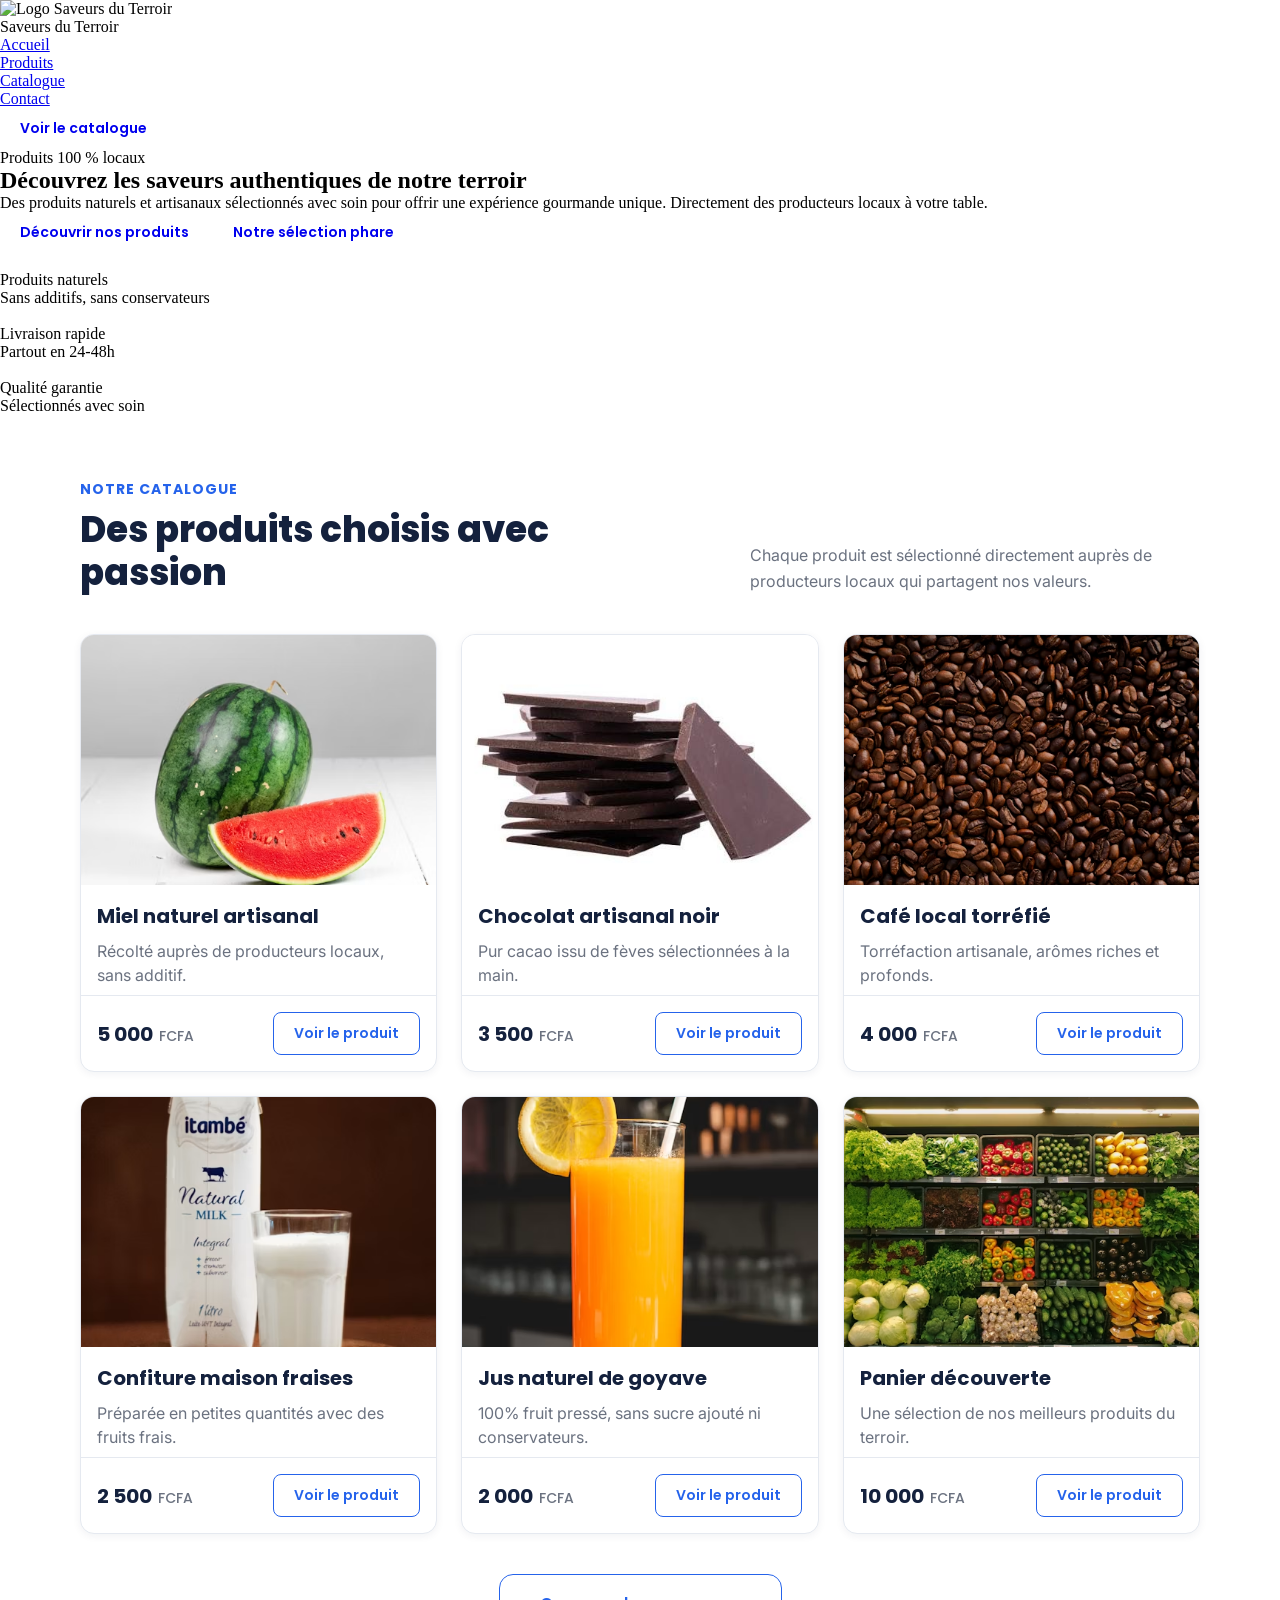
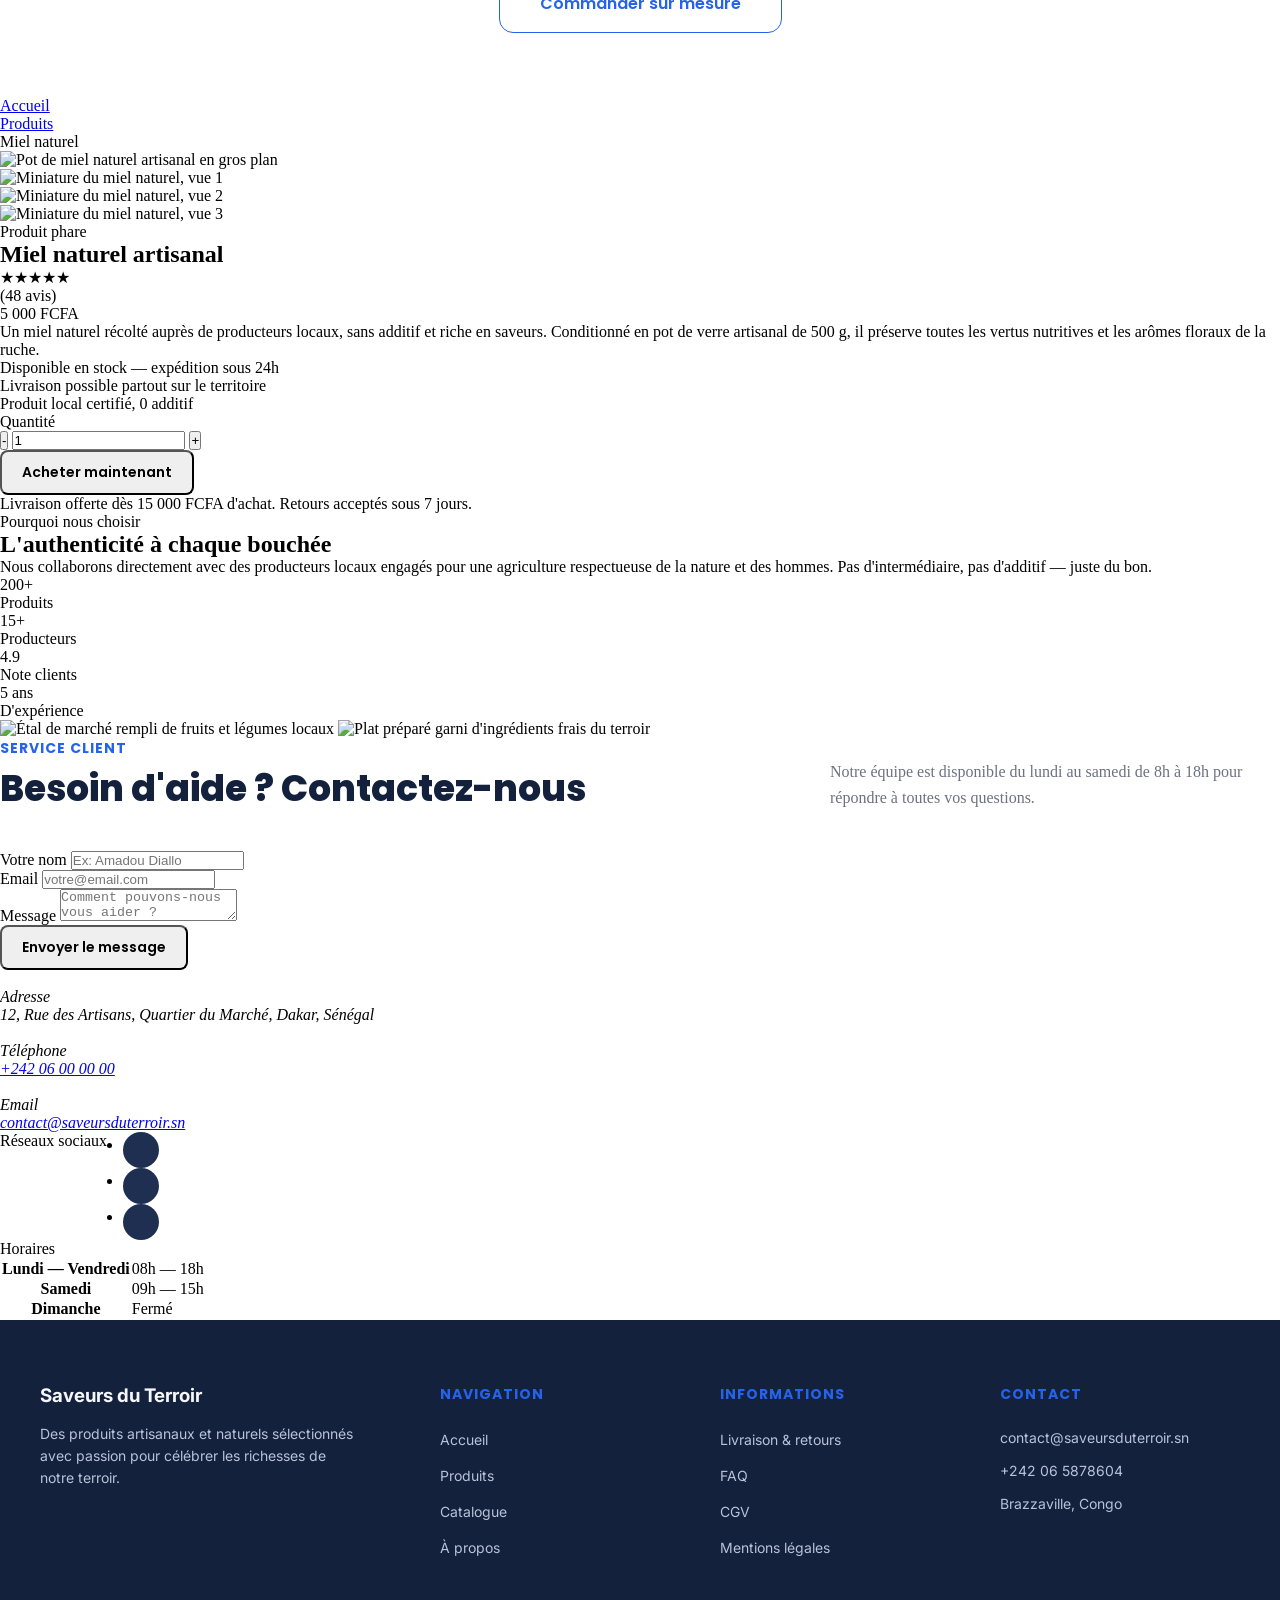
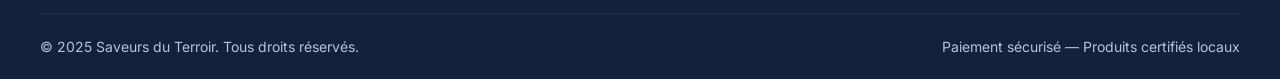
==== index.html @ fcd8ee93 "feat: integration du style de la section catalogue, et du footer, creation du dossier assets et imag" ====
<!DOCTYPE html>
<html lang="fr">
<head>
    <meta charset="UTF-8">
    <meta name="viewport" content="width=device-width, initial-scale=1.0">
    <title>Saveurs du Terroir - Produits 100% locaux</title>
    <link rel="stylesheet" href="./css/styles.css">
</head>
<body>

    <!--  HEADER  -->
    <header class="site-header">
        <div class="logo">
            <img src="images/logo.svg" alt="Logo Saveurs du Terroir">
            <p>Saveurs du Terroir</p>
        </div>

        <nav class="main-nav">
            <ul>
                <li><a href="#accueil">Accueil</a></li>
                <li><a href="#produits">Produits</a></li>
                <li><a href="#catalogue">Catalogue</a></li>
                <li><a href="#contact">Contact</a></li>
            </ul>
        </nav>

        <a href="#catalogue" class="btn btn-primary">Voir le catalogue</a>
    </header>

    <main>

        <!--  HERO  -->
        <section class="hero" id="accueil">
            <p class="eyebrow">Produits 100 % locaux</p>
            <h1>
                Découvrez les
                <span>saveurs authentiques</span>
                de notre terroir
            </h1>
            <p class="hero-description">
                Des produits naturels et artisanaux sélectionnés avec soin
                pour offrir une expérience gourmande unique. Directement
                des producteurs locaux à votre table.
            </p>
            <div class="hero-actions">
                <a href="#produits" class="btn btn-primary">Découvrir nos produits</a>
                <a href="#" class="btn btn-secondary">Notre sélection phare</a>
            </div>
        </section>

        <!--  BANDEAU AVANTAGES  -->
        <section class="advantages" aria-label="Nos avantages">
            <ul>
                <li>
                    <img src="images/icon-natural.svg" alt="">
                    <p>Produits naturels<br><span>Sans additifs, sans conservateurs</span></p>
                </li>
                <li>
                    <img src="images/icon-delivery.svg" alt="">
                    <p>Livraison rapide<br><span>Partout en 24-48h</span></p>
                </li>
                <li>
                    <img src="images/icon-quality.svg" alt="">
                    <p>Qualité garantie<br><span>Sélectionnés avec soin</span></p>
                </li>
            </ul>
        </section>

        <!--  CATALOGUE / PRODUITS  -->
        <section class="catalogue" id="produits">
            <header class="section-header">
                <div>
                    <p class="eyebrow">Notre catalogue</p>
                    <h2>Des produits choisis avec passion</h2>
                </div>
                <p class="section-intro">
                    Chaque produit est sélectionné directement auprès de
                    producteurs locaux qui partagent nos valeurs.
                </p>
            </header>

            <div class="product-grid">

                <article class="product-card">
                    <img src="./assets/images/miel.avif" alt="Pot de miel naturel artisanal">
                    <div class="product-card-content">
                        <h3>Miel naturel artisanal</h3>
                        <p>Récolté auprès de producteurs locaux, sans additif.</p>
                    </div>
                    <footer class="product-card-footer">
                        <p class="price">5 000 <span>FCFA</span></p>
                        <a href="#produit-miel" class="btn btn-outline">Voir le produit</a>
                    </footer>
                </article>

                <article class="product-card">
                    <img src="./assets/images/chocolat.jpg" alt="Tablette de chocolat artisanal noir">
                    <div class="product-card-content">
                        <h3>Chocolat artisanal noir</h3>
                        <p>Pur cacao issu de fèves sélectionnées à la main.</p>
                    </div>
                    <footer class="product-card-footer">
                        <p class="price">3 500 <span>FCFA</span></p>
                        <a href="#produit-chocolat" class="btn btn-outline">Voir le produit</a>
                    </footer>
                </article>

                <article class="product-card">
                    <img src="./assets/images/cafe.avif" alt="Grains de café local torréfié">
                    <div class="product-card-content">
                        <h3>Café local torréfié</h3>
                        <p>Torréfaction artisanale, arômes riches et profonds.</p>
                    </div>
                    <footer class="product-card-footer">
                        <p class="price">4 000 <span>FCFA</span></p>
                        <a href="#produit-cafe" class="btn btn-outline">Voir le produit</a>
                    </footer>
                </article>

                <article class="product-card">
                    <img src="./assets/images/confiture.avif" alt="Pot de confiture maison aux fraises">
                    <div class="product-card-content">
                        <h3>Confiture maison fraises</h3>
                        <p>Préparée en petites quantités avec des fruits frais.</p>
                    </div>
                    <footer class="product-card-footer">
                        <p class="price">2 500 <span>FCFA</span></p>
                        <a href="#produit-confiture" class="btn btn-outline">Voir le produit</a>
                    </footer>
                </article>

                <article class="product-card">
                    <img src="./assets/images/jus.avif" alt="Verre de jus naturel de goyave">
                    <div class="product-card-content">
                        <h3>Jus naturel de goyave</h3>
                        <p>100% fruit pressé, sans sucre ajouté ni conservateurs.</p>
                    </div>
                    <footer class="product-card-footer">
                        <p class="price">2 000 <span>FCFA</span></p>
                        <a href="#produit-jus" class="btn btn-outline">Voir le produit</a>
                    </footer>
                </article>

                <article class="product-card">
                    <img src="./assets/images/panier.avif" alt="Panier découverte de fruits et légumes du terroir">
                    <div class="product-card-content">
                        <h3>Panier découverte</h3>
                        <p>Une sélection de nos meilleurs produits du terroir.</p>
                    </div>
                    <footer class="product-card-footer">
                        <p class="price">10 000 <span>FCFA</span></p>
                        <a href="#produit-panier" class="btn btn-outline">Voir le produit</a>
                    </footer>
                </article>

            </div>

            <a href="#contact" class="btn btn-outline btn-center">Commander sur mesure</a>
        </section>

        <!--  FICHE PRODUIT (page/section produit détaillé)  -->
        <section class="product-detail" id="produit-miel">
            <nav class="breadcrumb" aria-label="Fil d'ariane">
                <ol>
                    <li><a href="#accueil">Accueil</a></li>
                    <li><a href="#produits">Produits</a></li>
                    <li aria-current="page">Miel naturel</li>
                </ol>
            </nav>

            <div class="product-detail-grid">

                <figure class="product-detail-gallery">
                    <img src="images/miel-large.jpeg" alt="Pot de miel naturel artisanal en gros plan">
                    <ul class="gallery-thumbnails">
                        <li><img src="images/miel-thumb-1.jpeg" alt="Miniature du miel naturel, vue 1"></li>
                        <li><img src="images/miel-thumb-2.jpeg" alt="Miniature du miel naturel, vue 2"></li>
                        <li><img src="images/miel-thumb-3.jpeg" alt="Miniature du miel naturel, vue 3"></li>
                    </ul>
                </figure>

                <div class="product-detail-info">
                    <p class="eyebrow">Produit phare</p>
                    <h2>Miel naturel artisanal</h2>

                    <div class="rating">
                        <span aria-hidden="true">★★★★★</span>
                        <p>(48 avis)</p>
                    </div>

                    <p class="price-large">5 000 <span>FCFA</span></p>

                    <p class="product-description">
                        Un miel naturel récolté auprès de producteurs locaux, sans additif
                        et riche en saveurs. Conditionné en pot de verre artisanal de 500 g,
                        il préserve toutes les vertus nutritives et les arômes floraux de la ruche.
                    </p>

                    <ul class="product-features">
                        <li>Disponible en stock — expédition sous 24h</li>
                        <li>Livraison possible partout sur le territoire</li>
                        <li>Produit local certifié, 0 additif</li>
                    </ul>

                    <form class="purchase-form">
                        <label for="quantity">Quantité</label>
                        <div class="quantity-selector">
                            <button type="button" aria-label="Diminuer la quantité">-</button>
                            <input type="number" id="quantity" name="quantity" value="1" min="1">
                            <button type="button" aria-label="Augmenter la quantité">+</button>
                        </div>
                        <button type="submit" class="btn btn-primary">Acheter maintenant</button>
                    </form>

                    <p class="shipping-note">
                        Livraison offerte dès 15 000 FCFA d'achat. Retours acceptés sous 7 jours.
                    </p>
                </div>

            </div>
        </section>

        <!--  POURQUOI NOUS CHOISIR  -->
        <section class="why-us">
            <div class="why-us-content">
                <p class="eyebrow">Pourquoi nous choisir</p>
                <h2>L'authenticité à chaque bouchée</h2>
                <p>
                    Nous collaborons directement avec des producteurs locaux
                    engagés pour une agriculture respectueuse de la nature et des
                    hommes. Pas d'intermédiaire, pas d'additif — juste du bon.
                </p>

                <ul class="stats">
                    <li>
                        <p class="stat-number">200+</p>
                        <p class="stat-label">Produits</p>
                    </li>
                    <li>
                        <p class="stat-number">15+</p>
                        <p class="stat-label">Producteurs</p>
                    </li>
                    <li>
                        <p class="stat-number">4.9</p>
                        <p class="stat-label">Note clients</p>
                    </li>
                    <li>
                        <p class="stat-number">5 ans</p>
                        <p class="stat-label">D'expérience</p>
                    </li>
                </ul>
            </div>

            <div class="why-us-gallery">
                <img src="images/etal-marche.jpeg" alt="Étal de marché rempli de fruits et légumes locaux">
                <img src="images/plat-prepare.jpeg" alt="Plat préparé garni d'ingrédients frais du terroir">
            </div>
        </section>

        <!--  CONTACT  -->
        <section class="contact" id="contact">
            <header class="section-header">
                <div>
                    <p class="eyebrow">Service client</p>
                    <h2>Besoin d'aide ? Contactez-nous</h2>
                </div>
                <p class="section-intro">
                    Notre équipe est disponible du lundi au samedi
                    de 8h à 18h pour répondre à toutes vos questions.
                </p>
            </header>

            <div class="contact-grid">

                <form class="contact-form">
                    <div class="form-group">
                        <label for="name">Votre nom</label>
                        <input type="text" id="name" name="name" placeholder="Ex: Amadou Diallo">
                    </div>

                    <div class="form-group">
                        <label for="email">Email</label>
                        <input type="email" id="email" name="email" placeholder="votre@email.com">
                    </div>

                    <div class="form-group">
                        <label for="message">Message</label>
                        <textarea id="message" name="message" placeholder="Comment pouvons-nous vous aider ?"></textarea>
                    </div>

                    <button type="submit" class="btn btn-primary">Envoyer le message</button>
                </form>

                <aside class="contact-info">
                    <address>
                        <ul>
                            <li>
                                <img src="images/icon-location.svg" alt="">
                                <div>
                                    <p class="label">Adresse</p>
                                    <p>12, Rue des Artisans, Quartier du Marché, Dakar, Sénégal</p>
                                </div>
                            </li>
                            <li>
                                <img src="images/icon-phone.svg" alt="">
                                <div>
                                    <p class="label">Téléphone</p>
                                    <p><a href="tel:+242060000000">+242 06 00 00 00</a></p>
                                </div>
                            </li>
                            <li>
                                <img src="images/icon-mail.svg" alt="">
                                <div>
                                    <p class="label">Email</p>
                                    <p><a href="mailto:contact@saveursduterroir.sn">contact@saveursduterroir.sn</a></p>
                                </div>
                            </li>
                        </ul>
                    </address>

                    <div class="social-links">
                        <p class="label">Réseaux sociaux</p>
                        <ul>
                            <li><a href="#" aria-label="Facebook"><img src="images/icon-facebook.svg" alt=""></a></li>
                            <li><a href="#" aria-label="Instagram"><img src="images/icon-instagram.svg" alt=""></a></li>
                            <li><a href="#" aria-label="Twitter"><img src="images/icon-twitter.svg" alt=""></a></li>
                        </ul>
                    </div>

                    <div class="opening-hours">
                        <p class="label">Horaires</p>
                        <table>
                            <tbody>
                                <tr>
                                    <th scope="row">Lundi — Vendredi</th>
                                    <td>08h — 18h</td>
                                </tr>
                                <tr>
                                    <th scope="row">Samedi</th>
                                    <td>09h — 15h</td>
                                </tr>
                                <tr>
                                    <th scope="row">Dimanche</th>
                                    <td>Fermé</td>
                                </tr>
                            </tbody>
                        </table>
                    </div>
                </aside>

            </div>
        </section>

    </main>

    <!--  FOOTER  -->
    <footer class="site-footer">
        <div class="footer-grid">

            <div class="footer-brand">
                <div>
                    <h3>Saveurs du Terroir</h3>
                </div>
                <p>
                    Des produits artisanaux et naturels sélectionnés avec passion
                    pour célébrer les richesses de notre terroir.
                </p>
            </div>

            <nav class="footer-nav" aria-label="Navigation">
                <h3>Navigation</h3>
                <ul>
                    <li><a href="#accueil">Accueil</a></li>
                    <li><a href="#produits">Produits</a></li>
                    <li><a href="#catalogue">Catalogue</a></li>
                    <li><a href="#">À propos</a></li>
                </ul>
            </nav>

            <nav class="footer-nav" aria-label="Informations">
                <h3>Informations</h3>
                <ul>
                    <li><a href="#">Livraison &amp; retours</a></li>
                    <li><a href="#">FAQ</a></li>
                    <li><a href="#">CGV</a></li>
                    <li><a href="#">Mentions légales</a></li>
                </ul>
            </nav>

            <div class="footer-contact">
                <h3>Contact</h3>
                <address>
                    <p><a href="mailto:contact@saveursduterroir.sn">contact@saveursduterroir.sn</a></p>
                    <p><a href="tel:+242065878604">+242 06 5878604</a></p>
                    <p>Brazzaville, Congo</p>
                </address>
            </div>

        </div>

        <div class="footer-bottom">
            <p>&copy; 2025 Saveurs du Terroir. Tous droits réservés.</p>
            <p>Paiement sécurisé — Produits certifiés locaux</p>
        </div>
    </footer>

</body>
</html>
---- css/styles.css ----
/* ---- Polices ---- */
@import url('https://fonts.googleapis.com/css2?family=Poppins:wght@400;500;600;700;800&family=Inter:wght@400;500;600&display=swap');

/* ---- Variables globales ---- */
:root {

    /* Couleurs principales */
    --color-primary: #2563eb;        
    --color-primary-dark: #1d4ed8;  
    --color-primary-light: #eaf1fe; 

    /* Couleurs neutres / fond sombre */
    --color-dark: #14213d;           
    --color-dark-secondary: #1e2f52; 

    /* Texte */
    --color-text: #1c1f2a;         
    --color-text-muted: #6b7280;     
    --color-text-light: #f5f7fb;     
    --color-text-light-muted: #b8c2d9; 

    /* Arrière-plans */
    --color-bg: #ffffff;             
    --color-bg-alt: #f7f9fc;        
    --color-bg-card: #ffffff;        

    /* Bordures */
    --color-border: #e5e9f0;


    /* Typographie */
    --font-heading: 'Poppins', sans-serif;
    --font-body: 'Inter', sans-serif;

    --font-size-h1: 3rem;
    --font-size-h2: 2.25rem;
    --font-size-h3: 1.25rem;
    --font-size-body: 1rem;
    --font-size-small: 0.875rem;

    /* Espacements */
    --spacing-xs: 0.5rem;
    --spacing-sm: 1rem;
    --spacing-md: 1.5rem;
    --spacing-lg: 2.5rem;
    --spacing-xl: 4rem;

    /* Arrondis */
    --radius-sm: 8px;
    --radius-md: 14px;
    --radius-lg: 24px;
    --radius-full: 999px;

    /* Ombres */
    --shadow-sm: 0 2px 8px rgba(20, 33, 61, 0.06);
    --shadow-md: 0 8px 24px rgba(20, 33, 61, 0.10);

    /* Conteneur */
    --container-width: 1200px;
}

*{
    padding: 0;
    margin: 0;
    box-sizing: border-box;
}

body {
    font-family: var('Inter', sans-serif);
}

.catalogue {
  padding: var(--spacing-xl) var(--spacing-lg);
  max-width: var(--container-width);
  margin: 0 auto;
  font-family: var(--font-body);
  background-color: var(--color-bg);
}


.section-header {
  display: flex;
  justify-content: space-between;
  align-items: flex-end;
  margin-bottom: var(--spacing-lg);
  gap: var(--spacing-xl);
}

.section-header .eyebrow {
  color: var(--color-primary);
  font-family: var(--font-heading);
  font-size: var(--font-size-small);
  font-weight: 700;
  text-transform: uppercase;
  letter-spacing: 1px;
  margin: 0 0 var(--spacing-xs) 0;
}

.section-header h2 {
  color: var(--color-dark);
  font-family: var(--font-heading);
  font-size: var(--font-size-h2);
  font-weight: 800;
  line-height: 1.2;
  margin: 0;
}

.section-header .section-intro {
  color: var(--color-text-muted);
  font-size: var(--font-size-body);
  line-height: 1.6;
  max-width: 450px;
  margin: 0;
}

.product-grid {
  display: grid;
  grid-template-columns: repeat(auto-fit, minmax(320px, 1fr));
  gap: var(--spacing-md);
  margin-bottom: var(--spacing-lg);
}

.product-card {
  background: var(--color-bg-card);
  border-radius: var(--radius-md);
  border: 1px solid var(--color-border);
  box-shadow: var(--shadow-sm);
  overflow: hidden;
  position: relative;
  display: flex;
  flex-direction: column;
  transition: transform 0.2s ease, box-shadow 0.2s ease;
}

.product-card:hover {
  transform: translateY(-4px);
  box-shadow: var(--shadow-md);
}

.product-card img {
  width: 100%;
  height: 250px;
  object-fit: cover;
  background-color: var(--color-bg-alt);
}

.product-card-content {
  padding: var(--spacing-sm) var(--spacing-sm) var(--spacing-xs) var(--spacing-sm);
  flex-grow: 1;
}

.product-card-content h3 {
  color: var(--color-dark);
  font-family: var(--font-heading);
  font-size: var(--font-size-h3);
  font-weight: 700;
  margin: 0 0 var(--spacing-xs) 0;
}

.product-card-content p {
  color: var(--color-text-muted);
  font-size: var(--font-size-body);
  line-height: 1.5;
  margin: 0;
}

.product-card-footer {
  padding: var(--spacing-sm);
  display: flex;
  justify-content: space-between;
  align-items: center;
  border-top: 1px solid var(--color-border);
}

.product-card-footer .price {
  color: var(--color-dark);
  font-family: var(--font-heading);
  font-size: var(--font-size-h3);
  font-weight: 700;
  margin: 0;
}

.product-card-footer .price span {
  font-size: var(--font-size-small);
  font-weight: 500;
  color: var(--color-text-muted);
  margin-left: 2px;
}


.btn {
  display: inline-flex;
  align-items: center;
  justify-content: center;
  padding: 10px 20px;
  border-radius: var(--radius-sm);
  font-family: var(--font-heading);
  font-size: var(--font-size-small);
  font-weight: 600;
  text-decoration: none;
  transition: all 0.2s ease;
  cursor: pointer;
}

.btn-outline {
  color: var(--color-primary);
  border: 1px solid var(--color-primary);
  background: transparent;
}

.btn-outline:hover {
  background-color: var(--color-primary);
  color: var(--color-text-light);
}

.btn-center {
  display: flex;
  max-width: fit-content;
  margin: 0 auto;
  padding: var(--spacing-sm) var(--spacing-lg);
  font-size: var(--font-size-body);
  border-radius: var(--radius-md);
}

@media (max-width: 768px) {
  .catalogue {
    padding: var(--spacing-lg) var(--spacing-sm);
  }
  
  .section-header {
    flex-direction: column;
    align-items: flex-start;
    gap: var(--spacing-sm);
  }

  .product-grid {
    grid-template-columns: 1fr;
    gap: var(--spacing-sm);
  }
}


.site-footer {
  background-color: var(--color-dark);
  color: var(--color-text-light);
  font-family: var(--font-body);
  padding: var(--spacing-xl) var(--spacing-lg) var(--spacing-md) var(--spacing-lg);
}

.footer-grid {
  display: grid;
  grid-template-columns: 1.5fr repeat(3, 1fr);
  gap: var(--spacing-lg);
  max-width: var(--container-width);
  margin: 0 auto;
  padding-bottom: var(--spacing-lg);
}

.footer-brand {
  display: flex;
  flex-direction: column;
  gap: var(--spacing-sm);
}

.footer-brand .logo p {
  font-family: var(--font-heading);
  font-size: var(--font-size-h3);
  font-weight: 700;
  color: var(--color-text-light);
  margin: 0;
}

.footer-brand > p {
  color: var(--color-text-light-muted);
  font-size: var(--font-size-small);
  line-height: 1.6;
  max-width: 320px;
  margin: 0;
}

.social-links {
  list-style: none;
  padding: 0;
  margin: 0;
  display: flex;
  gap: var(--spacing-sm);
}

.social-links a {
  display: flex;
  align-items: center;
  justify-content: center;
  width: 36px;
  height: 36px;
  background-color: var(--color-dark-secondary);
  border-radius: var(--radius-full);
  transition: background-color 0.2s ease;
}

.social-links a:hover {
  background-color: var(--color-primary);
}


.footer-nav h3,
.footer-contact h3 {
  color: var(--color-primary);
  font-family: var(--font-heading);
  font-size: var(--font-size-small);
  text-transform: uppercase;
  letter-spacing: 1px;
  font-weight: 700;
  margin: 0 0 var(--spacing-md) 0;
}

.footer-nav ul {
  list-style: none;
  padding: 0;
  margin: 0;
}

.footer-nav ul li {
  margin-bottom: var(--spacing-sm);
}

.footer-nav ul li a {
  color: var(--color-text-light-muted);
  text-decoration: none;
  font-size: var(--font-size-small);
  transition: color 0.2s ease;
}

.footer-nav ul li a:hover {
  color: var(--color-text-light);
}

.footer-contact address {
  font-style: normal;
}

.footer-contact address p {
  color: var(--color-text-light-muted);
  font-size: var(--font-size-small);
  margin: 0 0 var(--spacing-sm) 0;
}

.footer-contact address a {
  color: var(--color-text-light-muted);
  text-decoration: none;
  transition: color 0.2s ease;
}

.footer-contact address a:hover {
  color: var(--color-text-light);
}

.footer-bottom {
  border-top: 1px solid var(--color-dark-secondary);
  max-width: var(--container-width);
  margin: 0 auto;
  padding-top: var(--spacing-md);
  display: flex;
  justify-content: space-between;
  align-items: center;
  font-size: var(--font-size-small);
  color: var(--color-text-light-muted);
}

.footer-bottom p {
  margin: 0;
}

@media (max-width: 768px) {
  .site-footer {
    padding: var(--spacing-lg) var(--spacing-sm);
  }

  .footer-grid {
    grid-template-columns: 1fr; /* Passage sur une seule colonne */
    gap: var(--spacing-md);
  }

  .footer-nav h3,
  .footer-contact h3 {
    margin-bottom: var(--spacing-xs);
  }

  .footer-bottom {
    flex-direction: column;
    text-align: center;
    gap: var(--spacing-xs);
  }
}
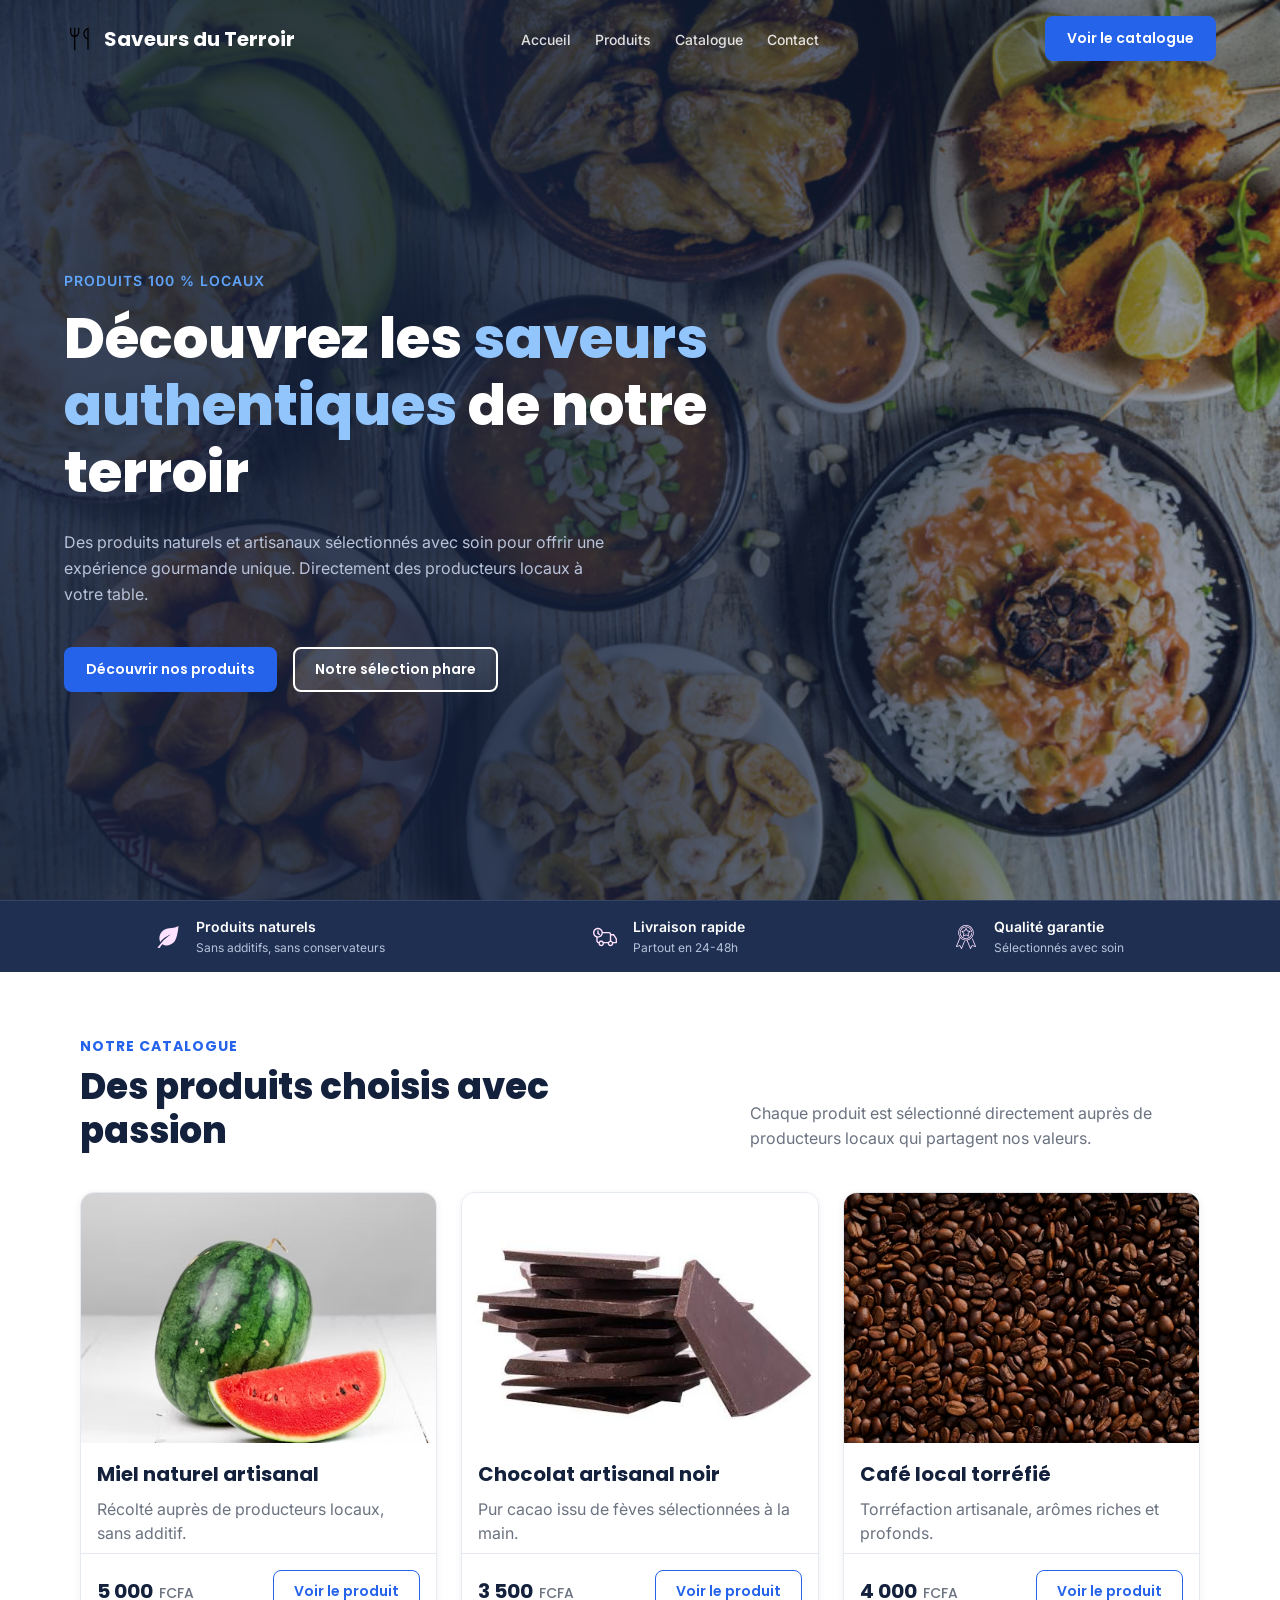
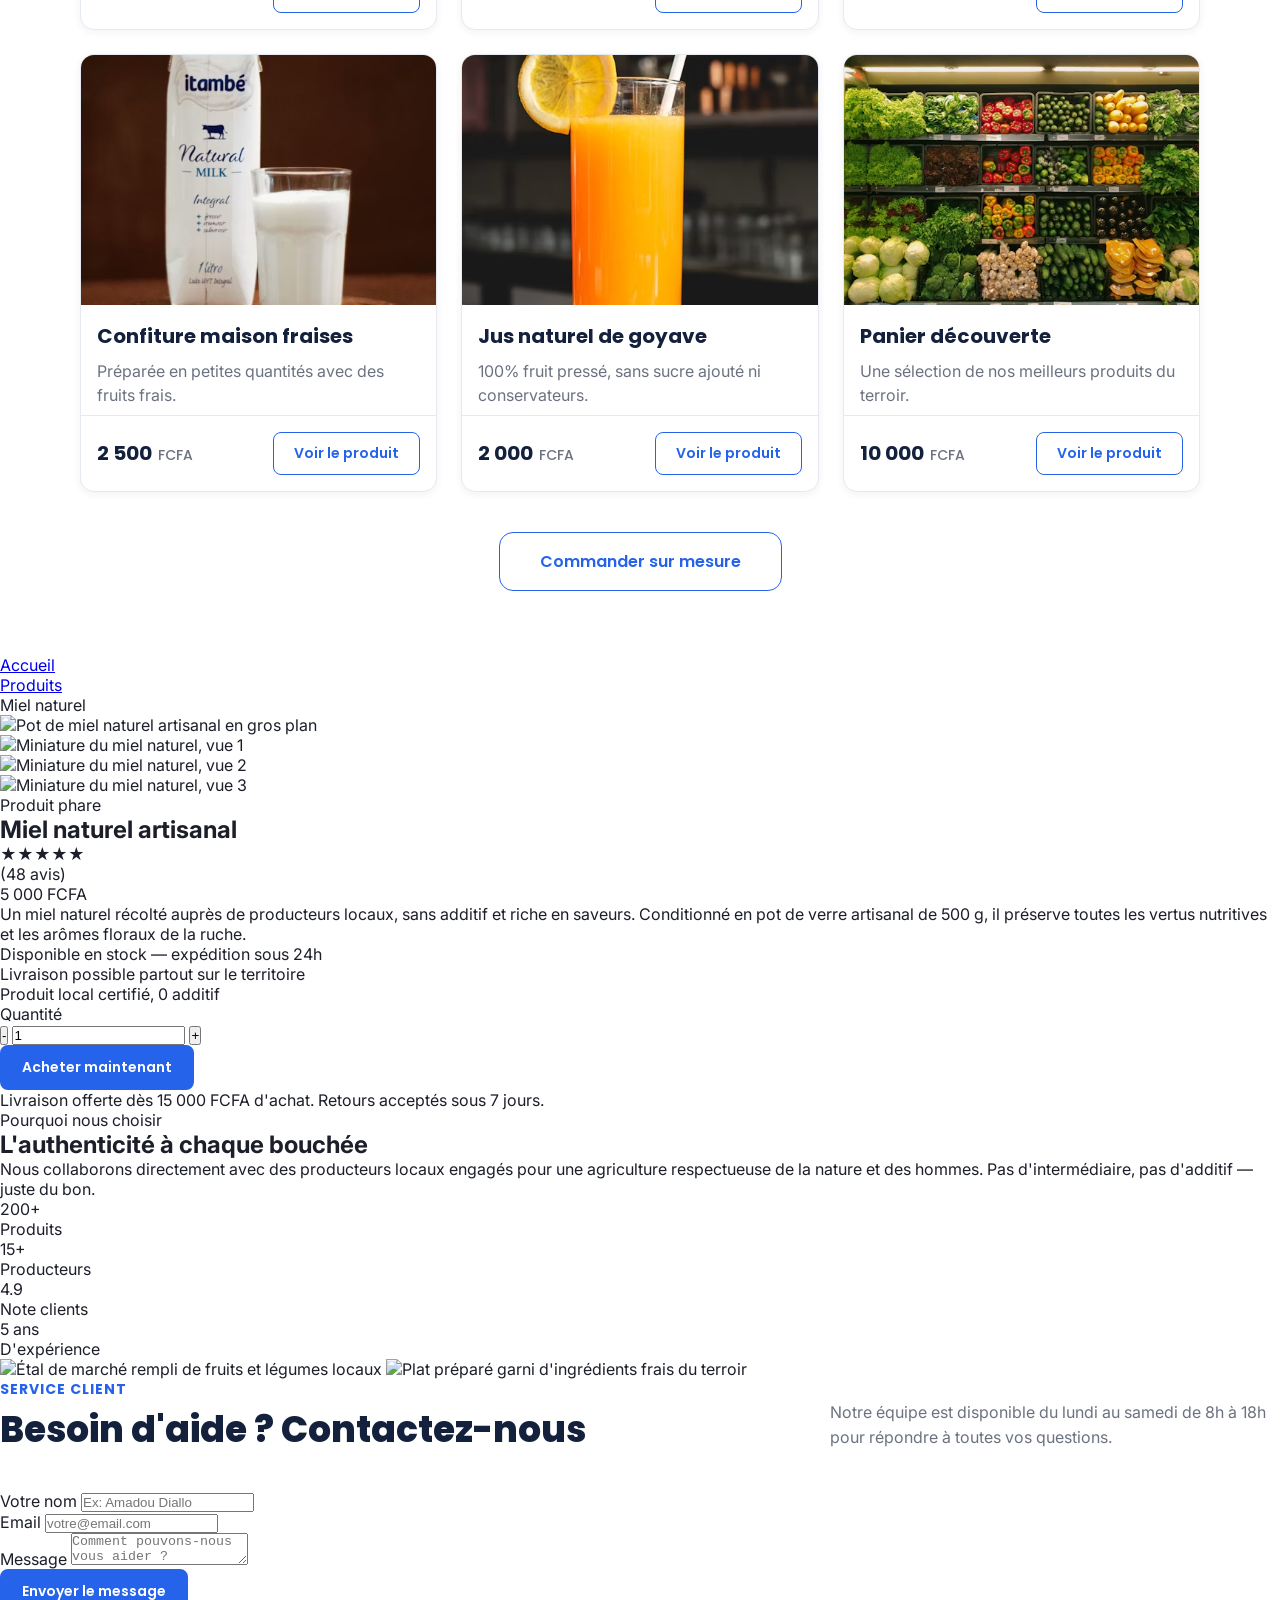
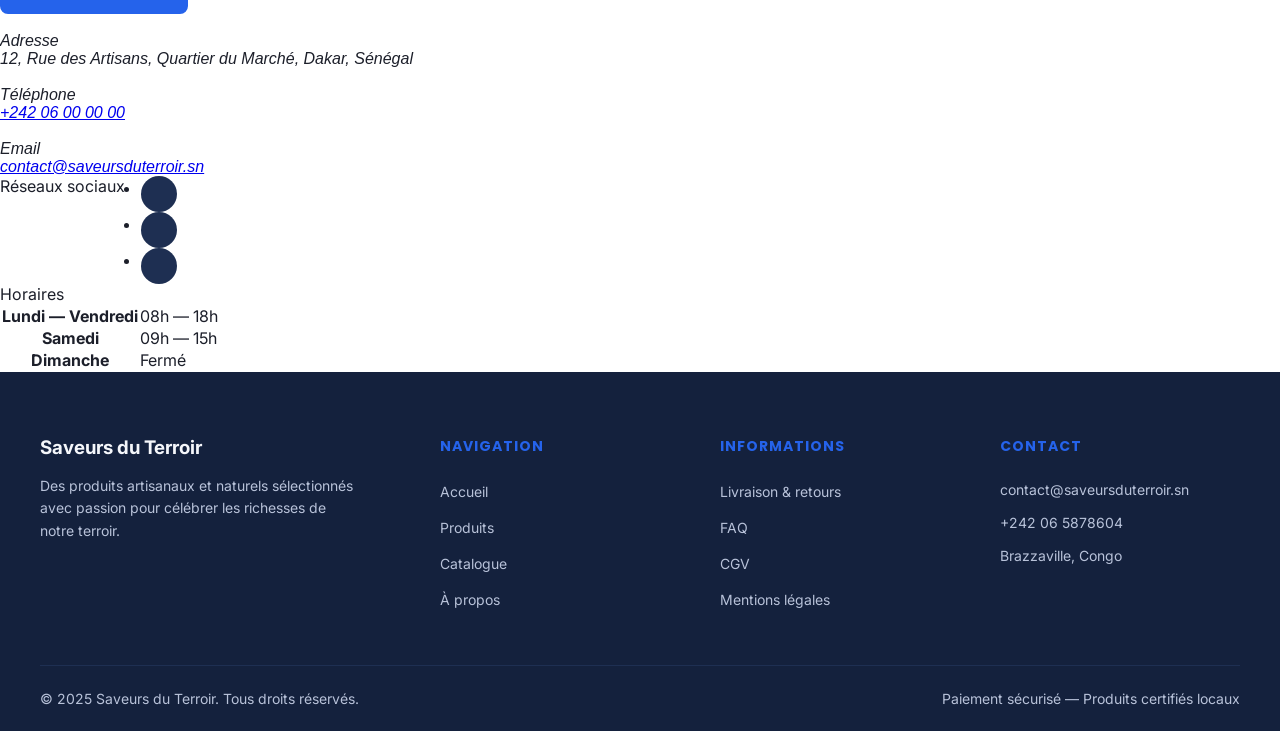
==== commit 79a47df0: "ajout du header section amélioration du style et responsive dissign" ====
--- a/index.html
+++ b/index.html
@@ -11,7 +11,7 @@
     <!--  HEADER  -->
     <header class="site-header">
         <div class="logo">
-            <img src="images/logo.svg" alt="Logo Saveurs du Terroir">
+            <img src="assets/images/logo.svg" alt="Logo Saveurs du Terroir">
             <p>Saveurs du Terroir</p>
         </div>
 
@@ -52,15 +52,15 @@
         <section class="advantages" aria-label="Nos avantages">
             <ul>
                 <li>
-                    <img src="images/icon-natural.svg" alt="">
+                    <img src="assets/images/leaf-nature-plant-natural.svg" alt="">
                     <p>Produits naturels<br><span>Sans additifs, sans conservateurs</span></p>
                 </li>
                 <li>
-                    <img src="images/icon-delivery.svg" alt="">
+                    <img src="assets/images/delivery-truck-svgrepo-com.svg" alt="">
                     <p>Livraison rapide<br><span>Partout en 24-48h</span></p>
                 </li>
                 <li>
-                    <img src="images/icon-quality.svg" alt="">
+                    <img src="assets/images/quality-svgrepo-com.svg" alt="">
                     <p>Qualité garantie<br><span>Sélectionnés avec soin</span></p>
                 </li>
             </ul>
--- a/css/styles.css
+++ b/css/styles.css
@@ -66,8 +66,286 @@
 }
 
 body {
-    font-family: var('Inter', sans-serif);
-}
+    font-family: var(--font-body);
+    color: var(--color-text);
+    background-color: var(--color-bg);
+}
+
+/* Debut section header */
+
+
+/* Style de base pour TOUS les boutons du site */
+.btn {
+    display: inline-block;
+    padding: 0.75rem 1.5rem;
+    font-family: var(--font-body);
+    font-weight: 600;
+    font-size: var(--font-size-small);
+    border-radius: var(--radius-full);
+    text-decoration: none;
+    transition: all 0.3s ease;
+    cursor: pointer;
+}
+
+.btn-primary {
+    background-color: var(--color-primary);
+    color: #ffffff;
+    border: 2px solid var(--color-primary);
+}
+
+.btn-primary:hover {
+    background-color: var(--color-primary-dark);
+    border-color: var(--color-primary-dark);
+}
+
+.btn-secondary {
+    background-color: rgba(255, 255, 255, 0.1);
+    color: #ffffff;
+    border: 2px solid #ffffff;
+}
+
+.btn-secondary:hover {
+    background-color: #ffffff;
+    color: var(--color-dark);
+}
+
+
+.site-header {
+    display: flex;
+    justify-content: space-between; 
+    align-items: center;           
+    padding: var(--spacing-sm) var(--spacing-xl);
+    
+    position: absolute;
+    top: 0;
+    left: 0;
+    width: 100%;
+    z-index: 100;                  
+}
+
+.site-header .logo {
+    display: flex;
+    align-items: center;
+    gap: var(--spacing-xs);
+}
+
+.site-header .logo img {
+    height: 32px;                 
+    width: auto;
+}
+
+.site-header .logo p {
+    font-family: var(--font-heading);
+    font-weight: 700;
+    color: #ffffff;                
+    font-size: var(--font-size-h3);
+}
+
+/* Liens de navigation */
+.main-nav ul {
+    display: flex;
+    list-style: none;
+    gap: var(--spacing-md);         
+}
+
+.main-nav a {
+    text-decoration: none;
+    color: #ffffff;
+    font-size: var(--font-size-small);
+    font-weight: 500;
+    opacity: 0.85;
+    transition: opacity 0.3s ease;
+}
+
+.main-nav a:hover {
+    opacity: 1;
+}
+
+
+/* HERO : Grande bannière d'accueil  */
+.hero {
+    background-image: linear-gradient(
+        to right, 
+        rgba(20, 33, 61, 0.85) 40%, 
+        rgba(20, 33, 61, 0.4) 100%
+    ), url('../assets/images/hero-bg.jpeg'); 
+    
+    background-size: cover;
+    background-position: center;
+    min-height: 100vh;             
+    
+   
+    display: flex;
+    flex-direction: column;
+    justify-content: center;
+    
+ 
+    padding: var(--spacing-xl) var(--spacing-xl) 0 var(--spacing-xl);
+}
+
+
+.hero .eyebrow {
+    font-family: var(--font-body);
+    font-size: var(--font-size-small);
+    font-weight: 600;
+    text-transform: uppercase;
+    letter-spacing: 1px;
+    color: #60a5fa;                
+    margin-bottom: var(--spacing-sm);
+}
+
+/* Titre Principal H1 */
+.hero h1 {
+    font-family: var(--font-heading);
+    font-size: 3.5rem;              
+    font-weight: 800;
+    color: #ffffff;
+    line-height: 1.2;
+    max-width: 700px;         
+    margin-bottom: var(--spacing-md);
+}
+
+.hero h1 span {
+    color: #93c5fd;       
+}
+
+/* Description du Hero */
+.hero-description {
+    font-size: var(--font-size-body);
+    color: var(--color-text-light-muted);
+    line-height: 1.6;
+    max-width: 550px;
+    margin-bottom: var(--spacing-lg);
+}
+
+.hero-actions {
+    display: flex;
+    gap: var(--spacing-sm);    
+}
+
+/* RESPONSIVE HEADER */
+@media (max-width: 768px) {
+    
+    .site-header {
+        
+        padding: var(--spacing-sm) 1rem;
+        flex-wrap: wrap; 
+        gap: var(--spacing-xs); 
+    }
+
+    
+    .site-header .logo p {
+        font-size: 1.1rem;
+    }
+    
+    .site-header .logo img {
+        height: 24px; 
+    }
+
+
+    .main-nav ul {
+        display: flex;
+        gap: 0.5rem; 
+        justify-content: center;
+    }
+
+   
+    .main-nav a {
+        font-size: 0.8rem;
+        padding: 4px 6px;
+    }
+    
+   
+    .site-header .btn {
+        padding: 0.4rem 0.8rem; 
+        font-size: 0.75rem;
+    }
+}
+
+@media (max-width: 480px) {
+    .site-header {
+        flex-direction: column;  
+        gap: var(--spacing-sm);
+        text-align: center;
+    }
+    
+    .main-nav ul {
+        flex-wrap: wrap;         
+        gap: 0.5rem;
+    }
+
+    .site-header .btn {
+        display: inline-flex;     
+        width: fit-content;
+    }
+}
+
+/* BANDEAU AVANTAGES  */
+.advantages {
+    background-color: var(--color-dark-secondary); 
+    padding: var(--spacing-sm) var(--spacing-xl);  
+    border-top: 1px solid rgba(255, 255, 255, 0.1); 
+}
+
+.advantages ul {
+    display: flex;                 
+    justify-content: space-around; 
+    align-items: center;          
+    list-style: none;            
+    max-width: var(--container-width);
+    margin: 0 auto;                
+    gap: var(--spacing-md);
+}
+
+.advantages li {
+    display: flex;               
+    align-items: center;           
+    gap: var(--spacing-sm);      
+}
+
+
+.advantages li img {
+    width: 24px;                  
+    height: 24px;
+    object-fit: contain;
+   
+    filter: brightness(0) invert(1) sepia(1) saturate(1000%) hue-rotate(190deg); 
+}
+
+.advantages li p {
+    color: #ffffff;
+    font-family: var(--font-body);
+    font-size: var(--font-size-small);
+    font-weight: 600;
+    line-height: 1.4;
+}
+
+
+.advantages li p span {
+    color: var(--color-text-light-muted);
+    font-size: 0.75rem;        
+    font-weight: 400;              
+    display: inline-block;
+    margin-top: 2px;
+}
+
+
+@media (max-width: 768px) {
+    .advantages {
+        padding: var(--spacing-md) var(--spacing-sm);
+    }
+    
+    .advantages ul {
+        flex-direction: column;    
+        align-items: flex-start;  
+        gap: var(--spacing-sm);
+    }
+}
+
+
+/* Fin section header */
+
+
 
 .catalogue {
   padding: var(--spacing-xl) var(--spacing-lg);
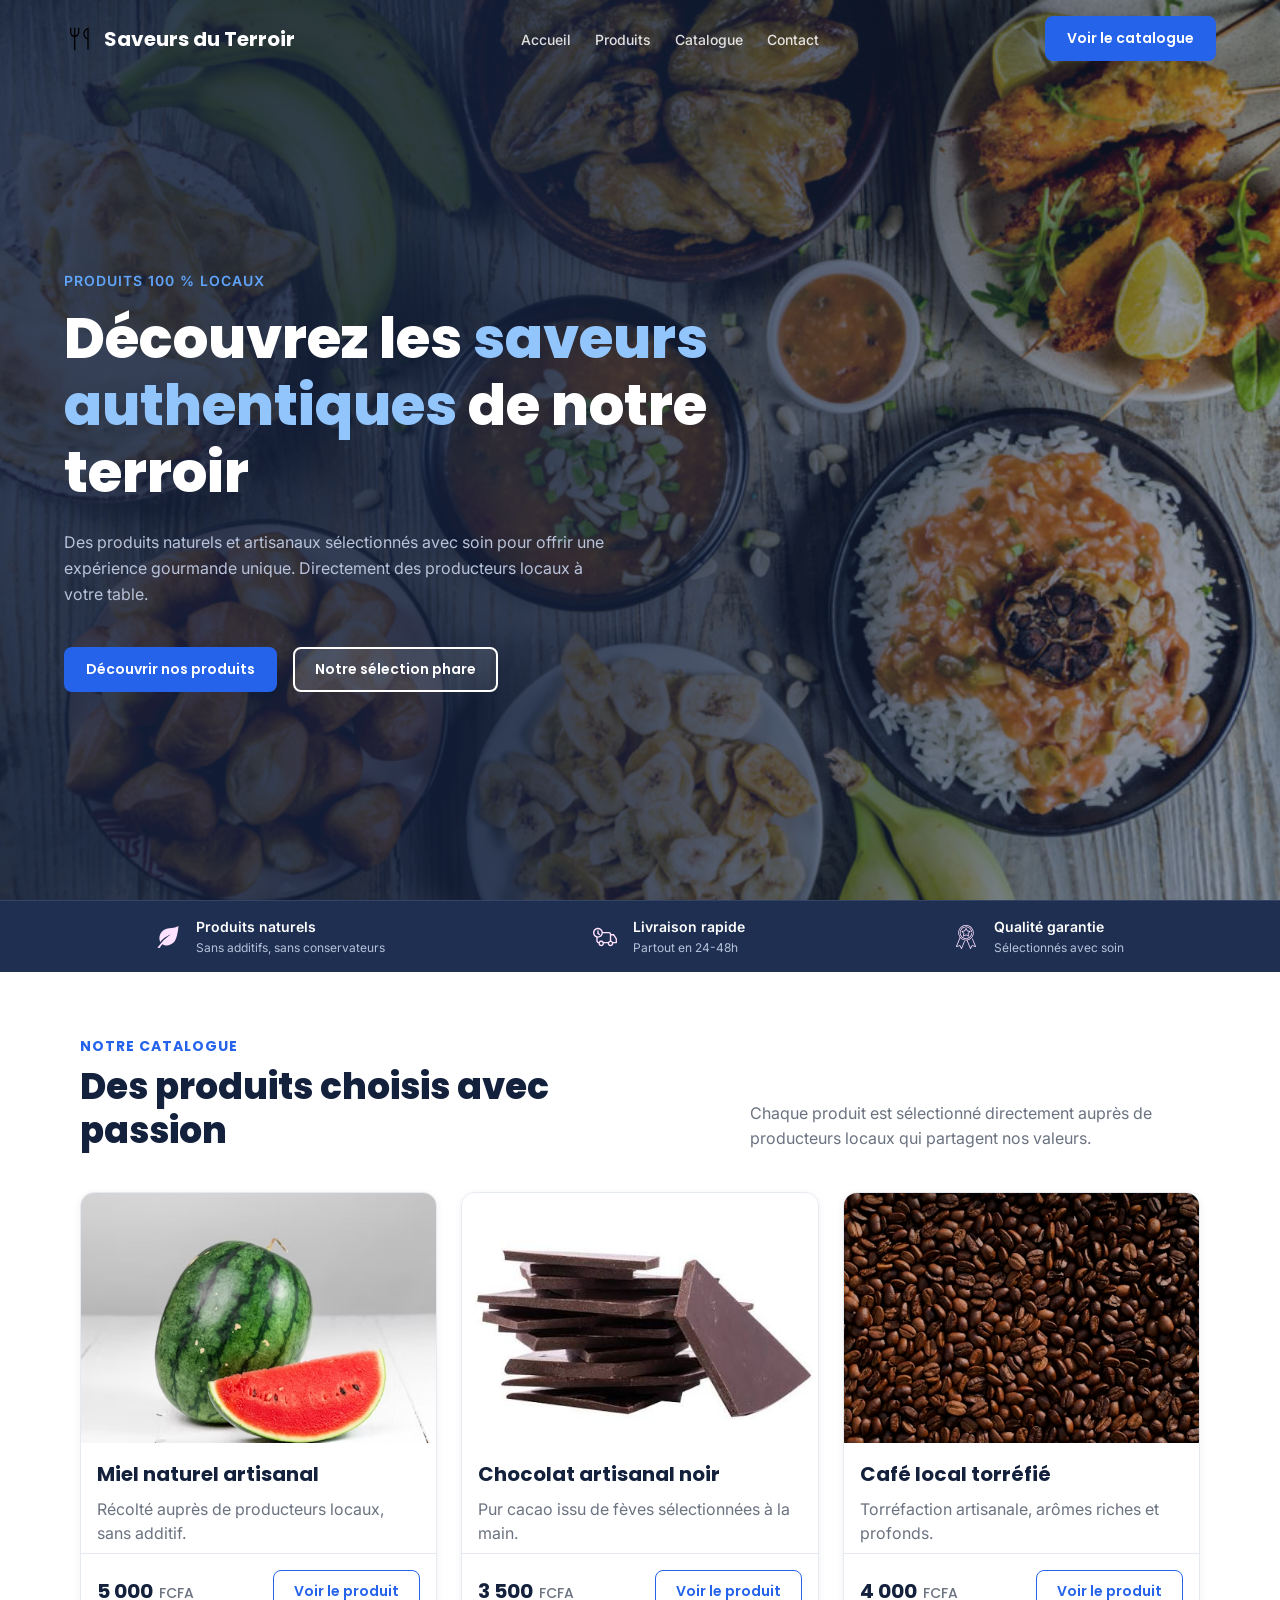
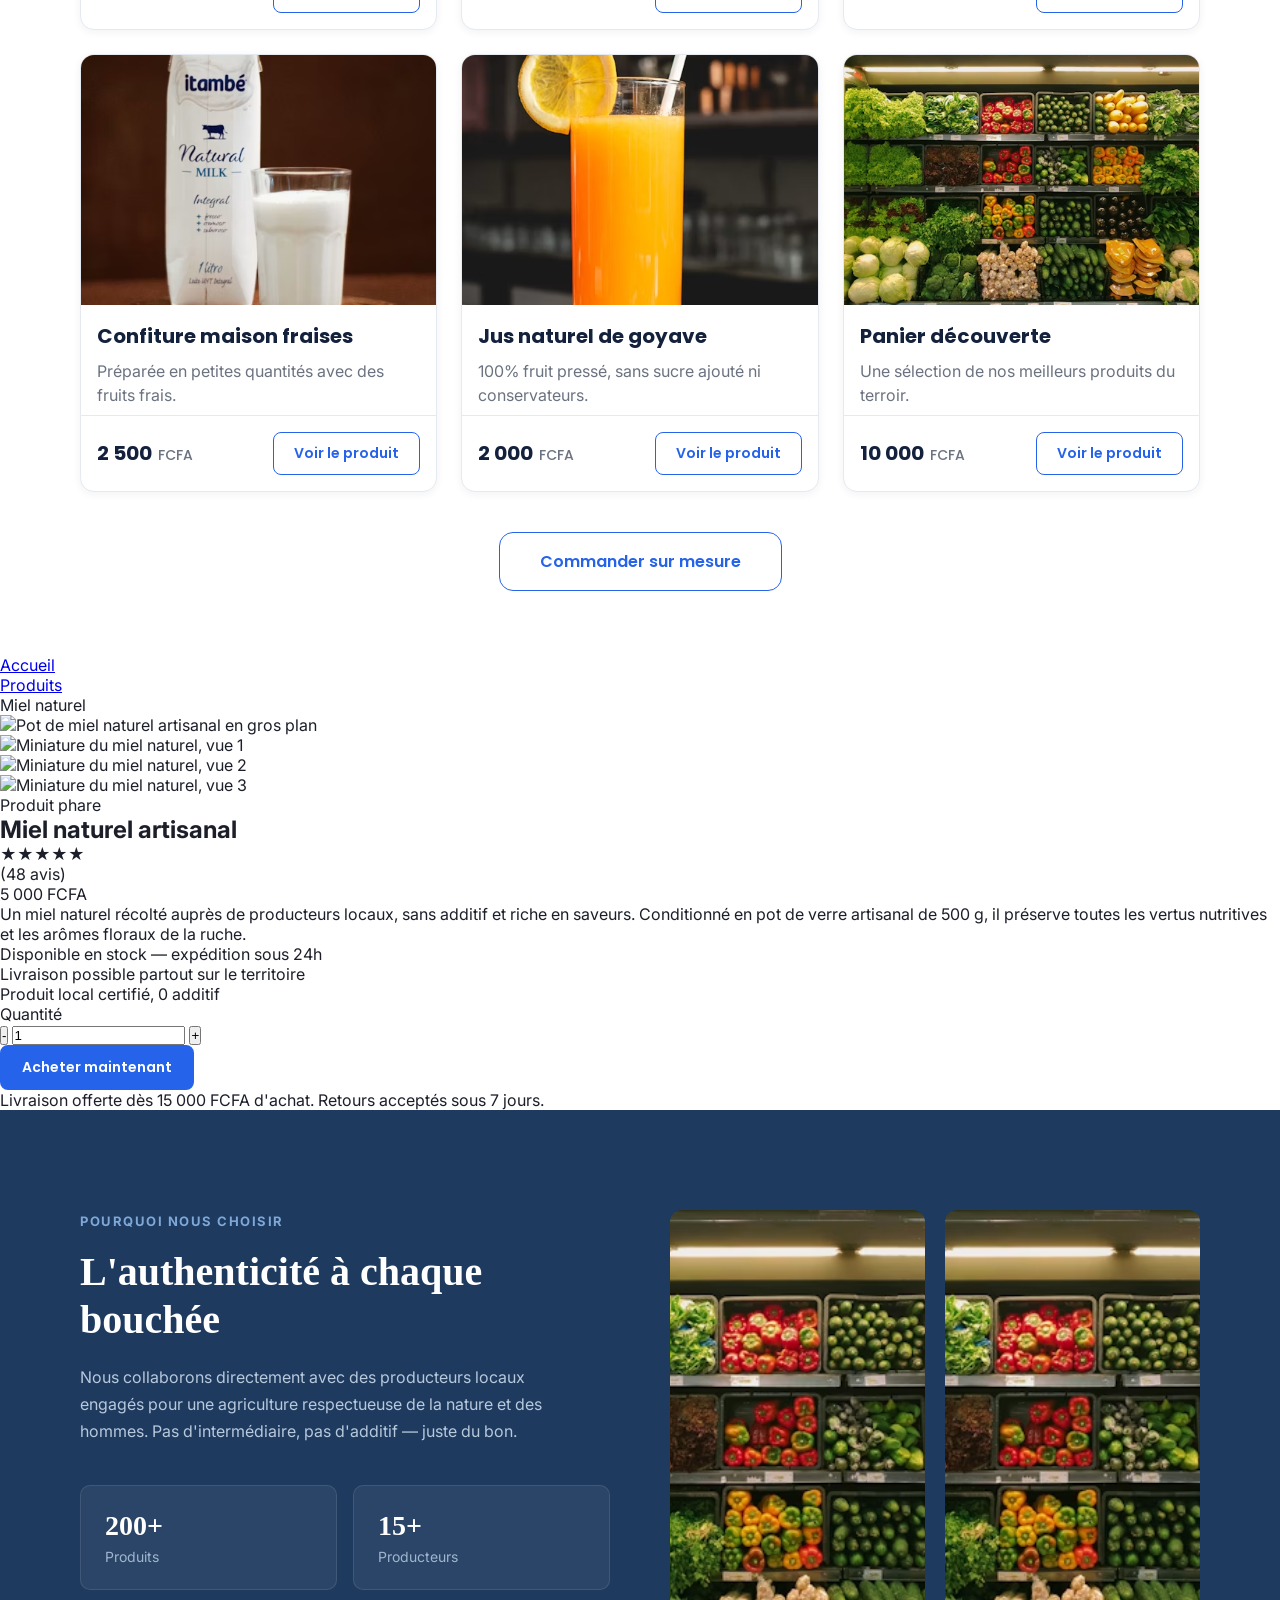
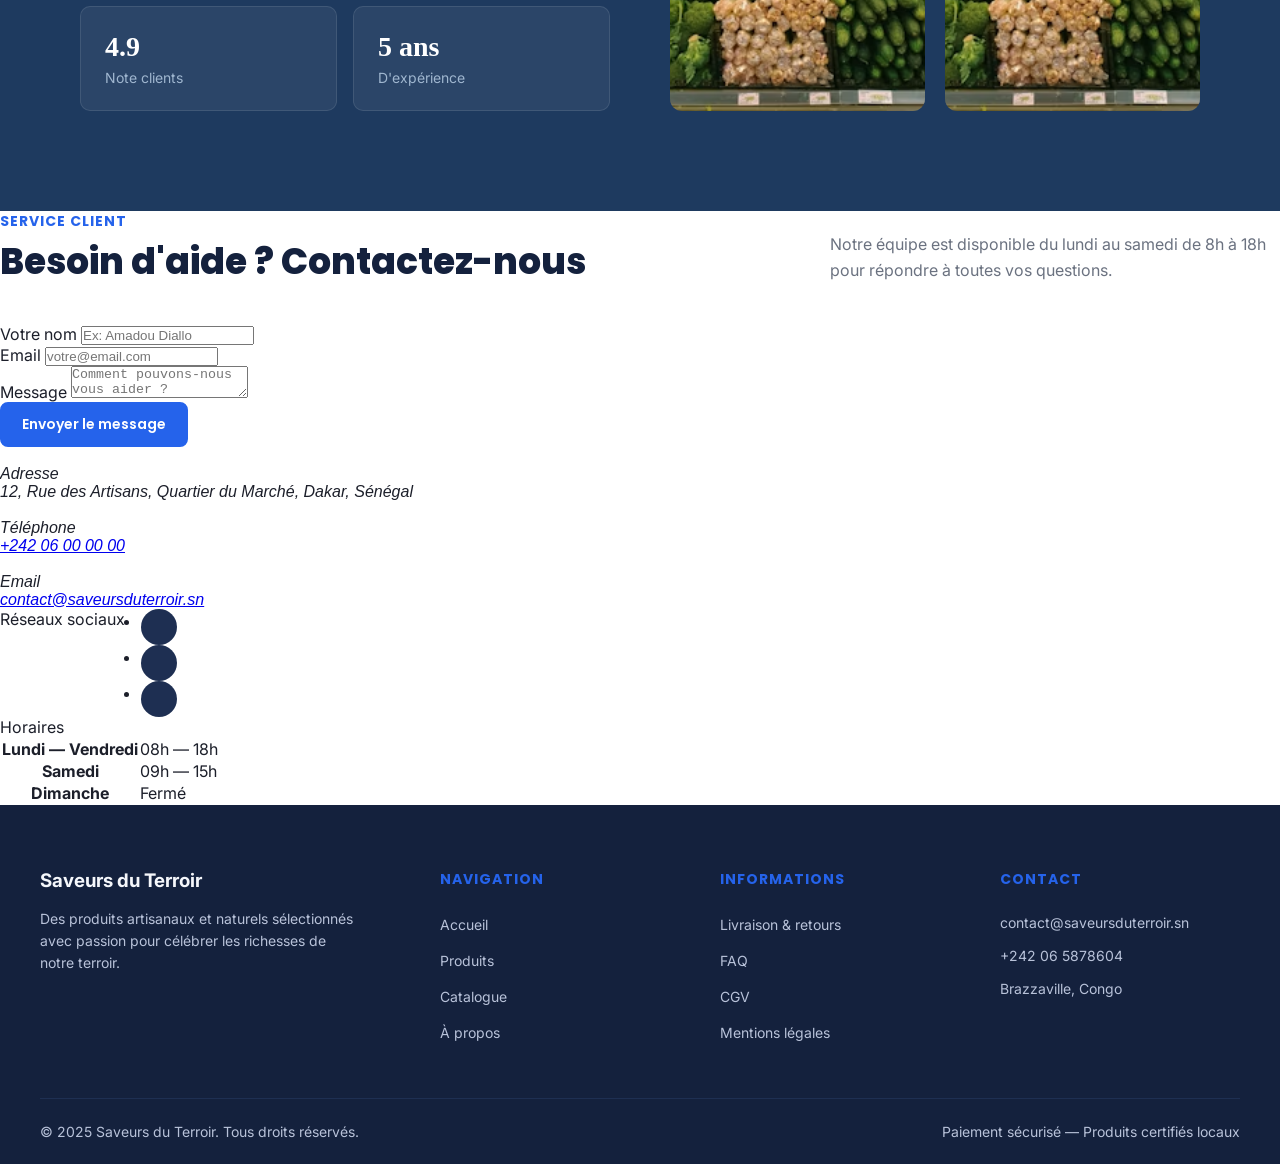
==== commit db688d7a: "Ajout de la section pourquoi nous" ====
--- a/index.html
+++ b/index.html
@@ -5,6 +5,7 @@
     <meta name="viewport" content="width=device-width, initial-scale=1.0">
     <title>Saveurs du Terroir - Produits 100% locaux</title>
     <link rel="stylesheet" href="./css/styles.css">
+     <link rel="stylesheet" href="./css/catalogue.css">
 </head>
 <body>
 
@@ -252,8 +253,8 @@
             </div>
 
             <div class="why-us-gallery">
-                <img src="images/etal-marche.jpeg" alt="Étal de marché rempli de fruits et légumes locaux">
-                <img src="images/plat-prepare.jpeg" alt="Plat préparé garni d'ingrédients frais du terroir">
+                <img src="assets/images/panier.avif" alt="Étal de marché rempli de fruits et légumes locaux">
+                <img src="assets/images/panier.avif" alt="Plat préparé garni d'ingrédients frais du terroir">
             </div>
         </section>
 
--- a/css/catalogue.css
+++ b/css/catalogue.css
@@ -0,0 +1,103 @@
+
+.why-us {
+    display: grid;
+    grid-template-columns: 1fr 1fr;
+    gap: 60px;
+    
+    align-items: center;
+
+    background-color: #1e3a5f;
+    padding: 100px 80px;
+}
+
+.why-us-content .eyebrow {
+    color: #7ea8d8;
+
+    font-size: 13px;
+
+    font-weight: 700;
+
+    letter-spacing: 1.5px;
+    text-transform: uppercase;
+    margin-bottom: 16px;
+}
+
+.why-us-content h2 {
+    font-family: 'Georgia', 'Times New Roman', serif;
+    font-size: 40px;
+    font-weight: 700;
+    color: #ffffff;
+    line-height: 1.2;
+    margin-bottom: 20px;
+}
+
+.why-us-content > p {
+    color: #b8c9dc;
+    font-size: 16px;
+    line-height: 1.7;
+    max-width: 480px;
+    margin-bottom: 40px;
+}
+
+
+.stats {
+    display: grid;
+    grid-template-columns: 1fr 1fr;
+    gap: 16px;
+    list-style: none;
+    padding: 0;
+    margin: 0;
+}
+
+.stats li {
+    background-color: rgba(255, 255, 255, 0.06);
+    border: 1px solid rgba(255, 255, 255, 0.1);
+    border-radius: 10px;
+    padding: 24px;
+}
+
+.stat-number {
+    font-family: 'Georgia',  serif;
+    font-size: 28px;
+
+    font-weight: 700;
+
+    color: #ffffff;
+    margin-bottom: 6px;
+}
+
+.stat-label {
+
+    color: #9fb6cf;
+
+    font-size: 14px;
+
+
+}
+
+
+.why-us-gallery {
+    display: grid;
+    grid-template-columns: 1fr 1fr;
+    gap: 20px;
+    height: 100%;
+}
+
+.why-us-gallery img {
+    width: 100%;
+    height: 100%;
+
+    object-fit: cover;
+    border-radius: 12px;
+}
+
+
+
+@media (max-width: 900px) {
+    .why-us {
+
+        grid-template-columns: 1fr;
+        padding: 60px 24px;
+    } 
+}
+
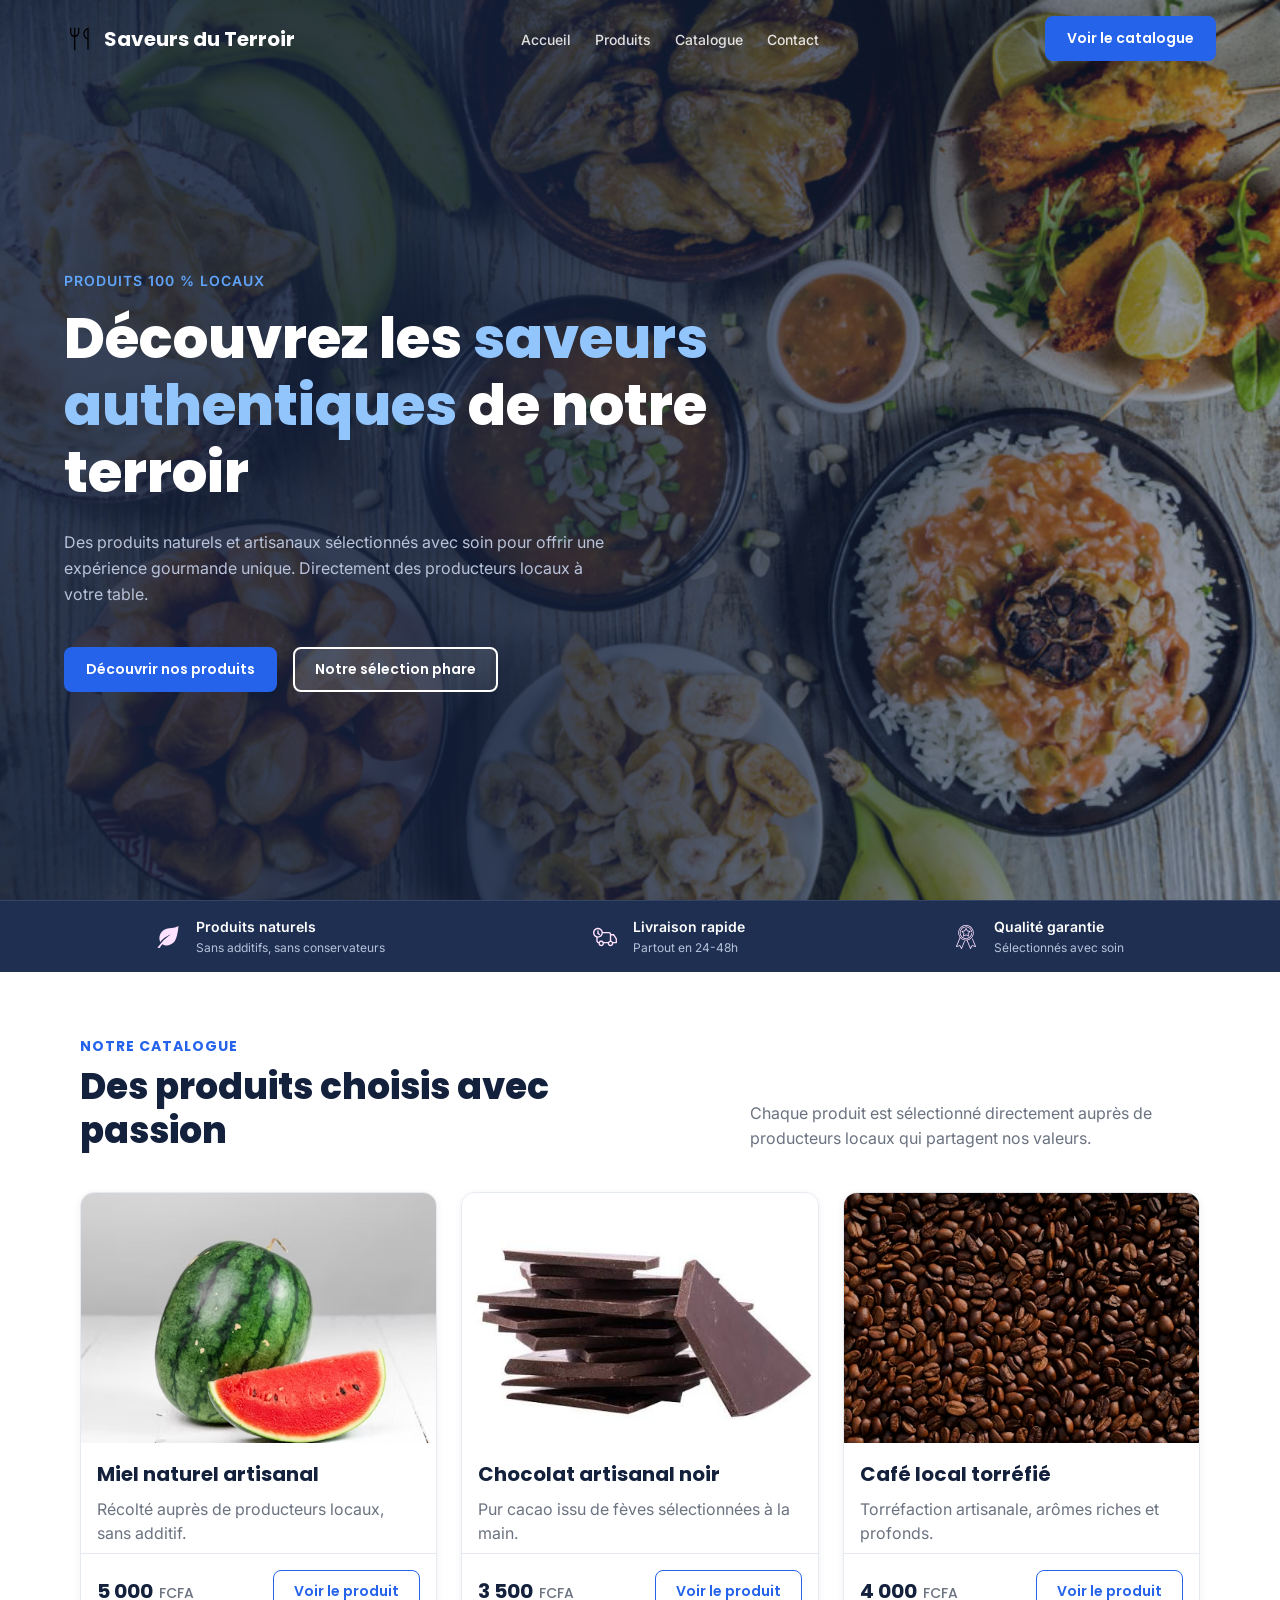
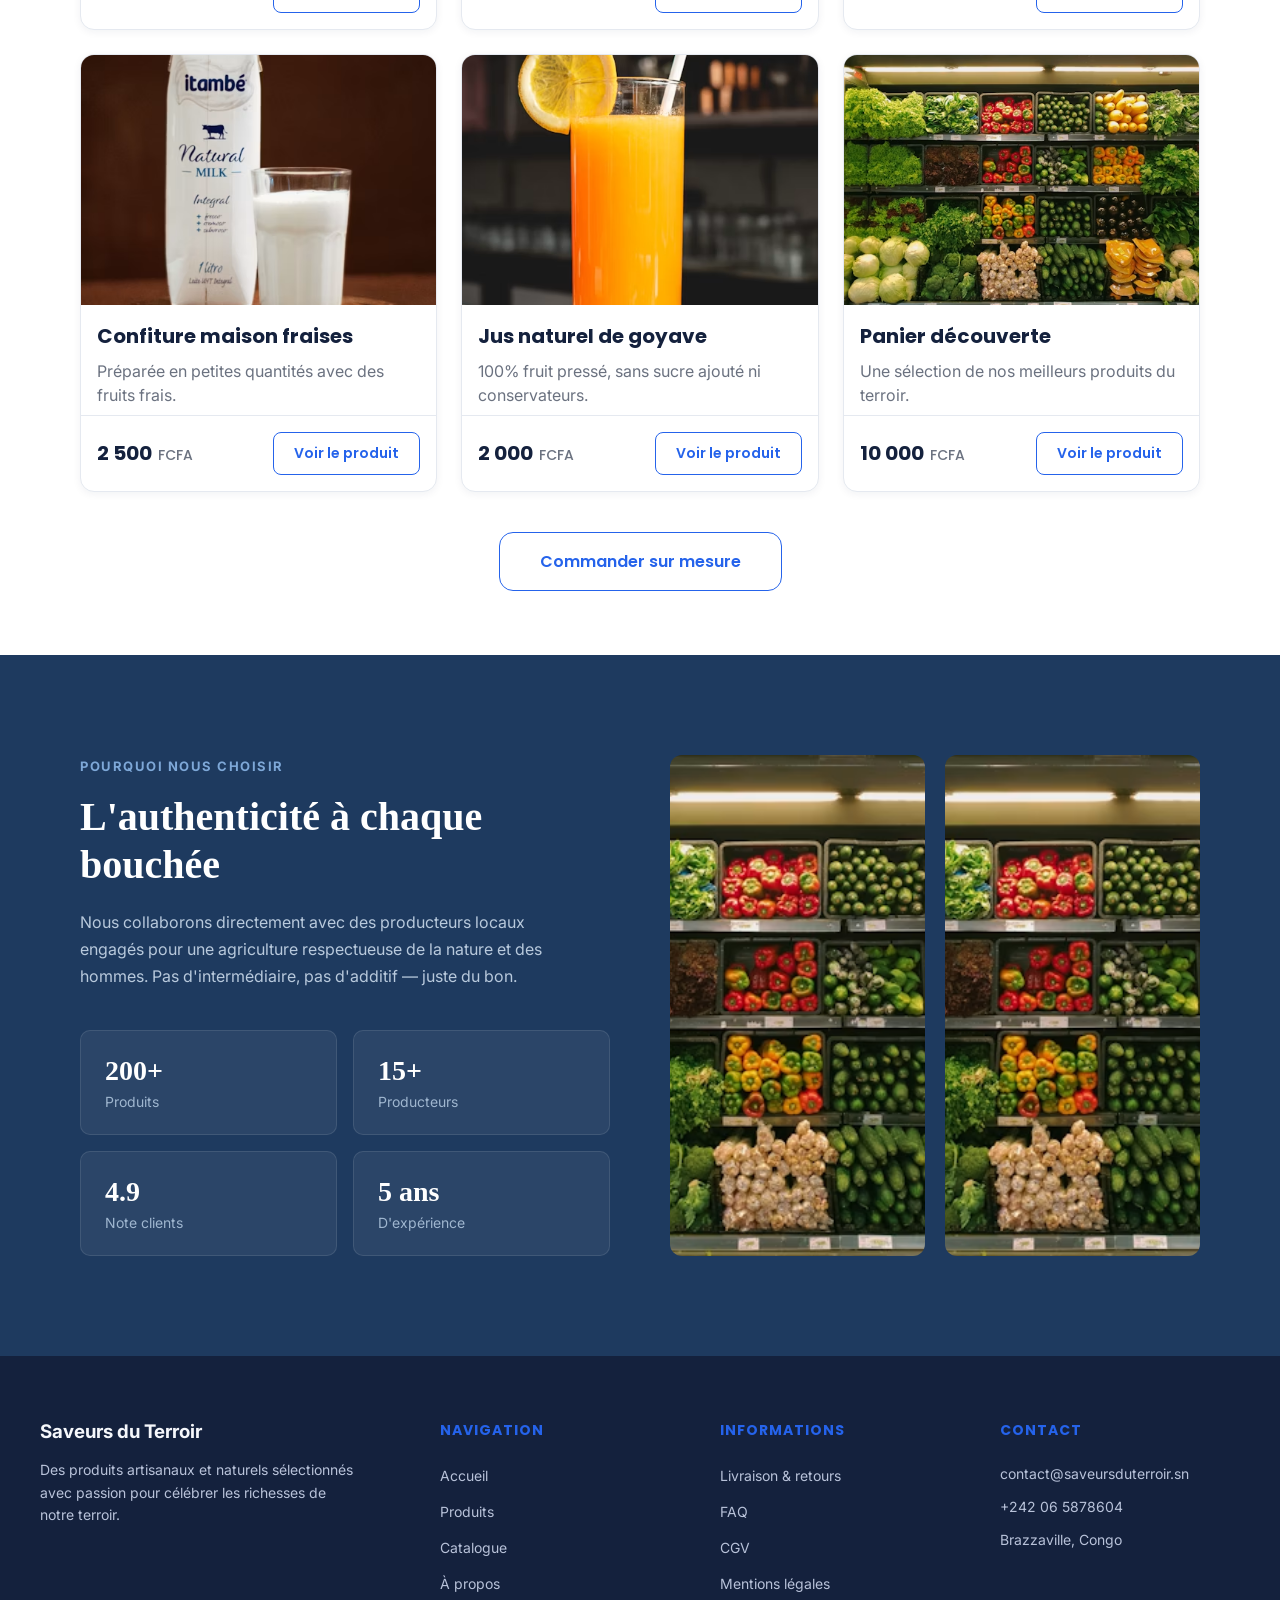
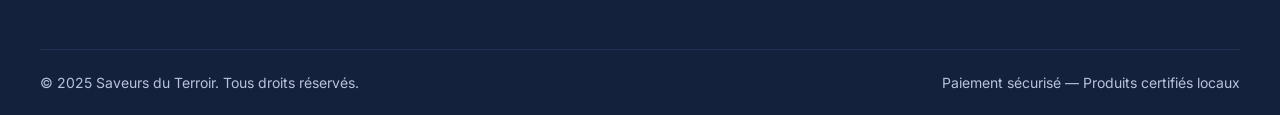
==== commit b2df9688: "style: mise en commentaire des sections inutilisées" ====
--- a/index.html
+++ b/index.html
@@ -5,7 +5,6 @@
     <meta name="viewport" content="width=device-width, initial-scale=1.0">
     <title>Saveurs du Terroir - Produits 100% locaux</title>
     <link rel="stylesheet" href="./css/styles.css">
-     <link rel="stylesheet" href="./css/catalogue.css">
 </head>
 <body>
 
@@ -160,7 +159,7 @@
         </section>
 
         <!--  FICHE PRODUIT (page/section produit détaillé)  -->
-        <section class="product-detail" id="produit-miel">
+        <!-- <section class="product-detail" id="produit-miel">
             <nav class="breadcrumb" aria-label="Fil d'ariane">
                 <ol>
                     <li><a href="#accueil">Accueil</a></li>
@@ -219,7 +218,7 @@
                 </div>
 
             </div>
-        </section>
+        </section> -->
 
         <!--  POURQUOI NOUS CHOISIR  -->
         <section class="why-us">
@@ -258,7 +257,7 @@
             </div>
         </section>
 
-        <!--  CONTACT  -->
+         <!-- CONTACT 
         <section class="contact" id="contact">
             <header class="section-header">
                 <div>
@@ -350,7 +349,7 @@
                 </aside>
 
             </div>
-        </section>
+        </section> -->
 
     </main>
 
--- a/css/styles.css
+++ b/css/styles.css
@@ -518,6 +518,118 @@
 }
 
 
+/* SECTION NOUS  */
+
+
+
+.why-us {
+    display: grid;
+    grid-template-columns: 1fr 1fr;
+    gap: 60px;
+    
+    align-items: center;
+
+    background-color: #1e3a5f;
+    padding: 100px 80px;
+}
+
+.why-us-content .eyebrow {
+    color: #7ea8d8;
+
+    font-size: 13px;
+
+    font-weight: 700;
+
+    letter-spacing: 1.5px;
+    text-transform: uppercase;
+    margin-bottom: 16px;
+}
+
+.why-us-content h2 {
+    font-family: 'Georgia', 'Times New Roman', serif;
+    font-size: 40px;
+    font-weight: 700;
+    color: #ffffff;
+    line-height: 1.2;
+    margin-bottom: 20px;
+}
+
+.why-us-content > p {
+    color: #b8c9dc;
+    font-size: 16px;
+    line-height: 1.7;
+    max-width: 480px;
+    margin-bottom: 40px;
+}
+
+
+.stats {
+    display: grid;
+    grid-template-columns: 1fr 1fr;
+    gap: 16px;
+    list-style: none;
+    padding: 0;
+    margin: 0;
+}
+
+.stats li {
+    background-color: rgba(255, 255, 255, 0.06);
+    border: 1px solid rgba(255, 255, 255, 0.1);
+    border-radius: 10px;
+    padding: 24px;
+}
+
+.stat-number {
+    font-family: 'Georgia',  serif;
+    font-size: 28px;
+
+    font-weight: 700;
+
+    color: #ffffff;
+    margin-bottom: 6px;
+}
+
+.stat-label {
+
+    color: #9fb6cf;
+
+    font-size: 14px;
+
+
+}
+
+
+.why-us-gallery {
+    display: grid;
+    grid-template-columns: 1fr 1fr;
+    gap: 20px;
+    height: 100%;
+}
+
+.why-us-gallery img {
+    width: 100%;
+    height: 100%;
+
+    object-fit: cover;
+    border-radius: 12px;
+}
+
+
+
+@media (max-width: 900px) {
+    .why-us {
+
+        grid-template-columns: 1fr;
+        padding: 60px 24px;
+    } 
+}
+
+
+
+
+/* SECTION NOUS  */
+
+
 .site-footer {
   background-color: var(--color-dark);
   color: var(--color-text-light);
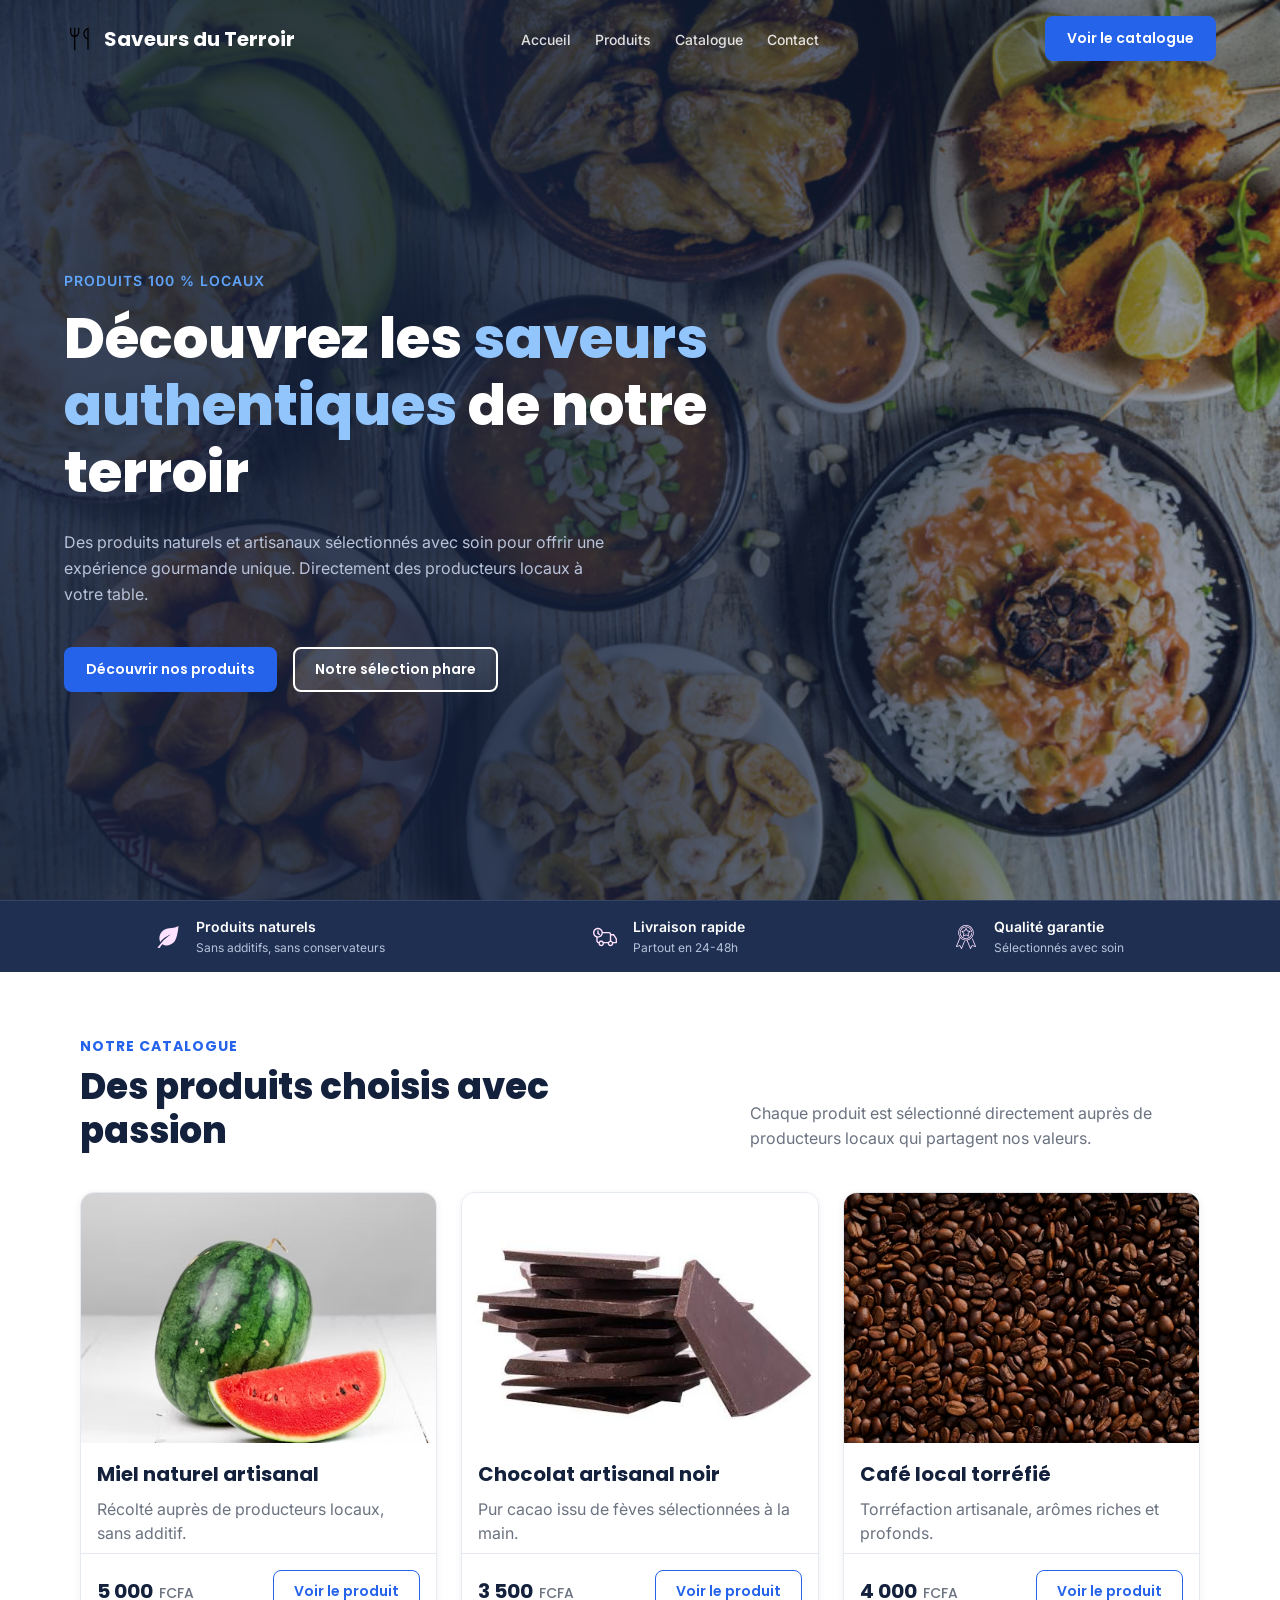
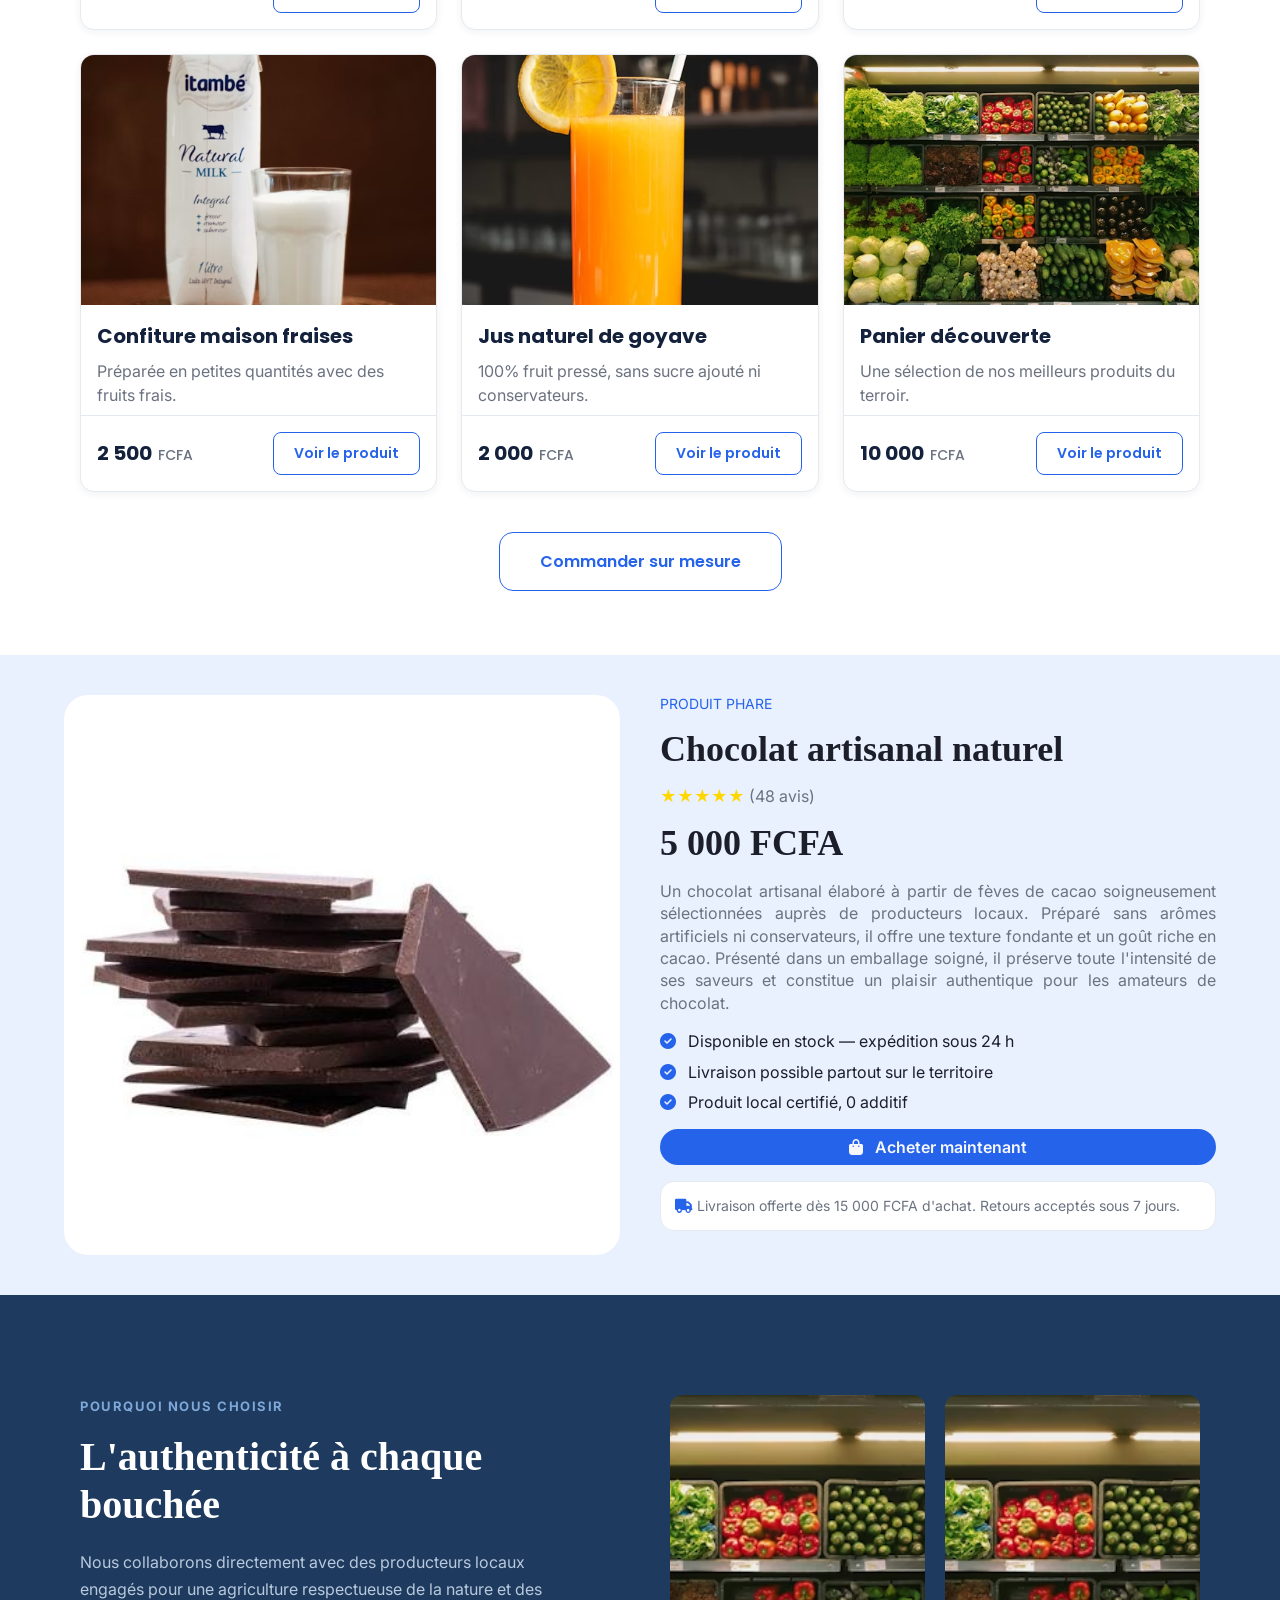
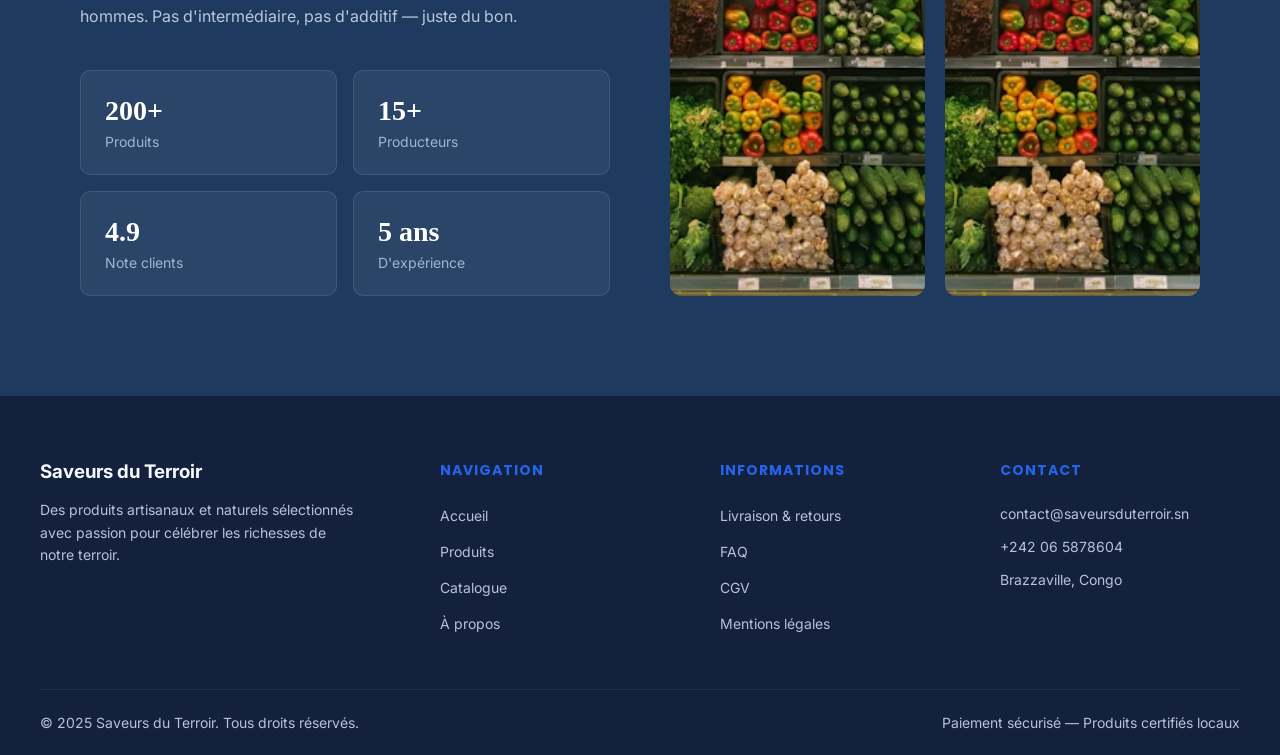
==== commit cb59c82c: "feat: ajout de la section détail du produit." ====
--- a/index.html
+++ b/index.html
@@ -1,165 +1,240 @@
-<!DOCTYPE html>
+<!doctype html>
 <html lang="fr">
-<head>
-    <meta charset="UTF-8">
-    <meta name="viewport" content="width=device-width, initial-scale=1.0">
+  <head>
+    <meta charset="UTF-8" />
+    <meta name="viewport" content="width=device-width, initial-scale=1.0" />
     <title>Saveurs du Terroir - Produits 100% locaux</title>
-    <link rel="stylesheet" href="./css/styles.css">
-</head>
-<body>
-
+    <link rel="stylesheet" href="https://cdnjs.cloudflare.com/ajax/libs/font-awesome/6.5.1/css/all.min.css" integrity="sha512-DTOQO9RWCH3ppGqcWaEA1BIZOC6xxalwEsw9c2QQeAIftl+Vegovlnee1c9QX4TctnWMn13TZye+giMm8e2LwA==" crossorigin="anonymous" referrerpolicy="no-referrer" />
+    <link rel="stylesheet" href="./css/styles.css" />
+  </head>
+  <body>
     <!--  HEADER  -->
     <header class="site-header">
-        <div class="logo">
-            <img src="assets/images/logo.svg" alt="Logo Saveurs du Terroir">
-            <p>Saveurs du Terroir</p>
-        </div>
-
-        <nav class="main-nav">
-            <ul>
-                <li><a href="#accueil">Accueil</a></li>
-                <li><a href="#produits">Produits</a></li>
-                <li><a href="#catalogue">Catalogue</a></li>
-                <li><a href="#contact">Contact</a></li>
-            </ul>
-        </nav>
-
-        <a href="#catalogue" class="btn btn-primary">Voir le catalogue</a>
+      <div class="logo">
+        <img src="assets/images/logo.svg" alt="Logo Saveurs du Terroir" />
+        <p>Saveurs du Terroir</p>
+      </div>
+
+      <nav class="main-nav">
+        <ul>
+          <li><a href="#accueil">Accueil</a></li>
+          <li><a href="#produits">Produits</a></li>
+          <li><a href="#catalogue">Catalogue</a></li>
+          <li><a href="#contact">Contact</a></li>
+        </ul>
+      </nav>
+
+      <a href="#catalogue" class="btn btn-primary">Voir le catalogue</a>
     </header>
 
     <main>
-
-        <!--  HERO  -->
-        <section class="hero" id="accueil">
-            <p class="eyebrow">Produits 100 % locaux</p>
-            <h1>
-                Découvrez les
-                <span>saveurs authentiques</span>
-                de notre terroir
-            </h1>
-            <p class="hero-description">
-                Des produits naturels et artisanaux sélectionnés avec soin
-                pour offrir une expérience gourmande unique. Directement
-                des producteurs locaux à votre table.
+      <!--  HERO  -->
+      <section class="hero" id="accueil">
+        <p class="eyebrow">Produits 100 % locaux</p>
+        <h1>
+          Découvrez les
+          <span>saveurs authentiques</span>
+          de notre terroir
+        </h1>
+        <p class="hero-description">
+          Des produits naturels et artisanaux sélectionnés avec soin pour offrir
+          une expérience gourmande unique. Directement des producteurs locaux à
+          votre table.
+        </p>
+        <div class="hero-actions">
+          <a href="#produits" class="btn btn-primary">Découvrir nos produits</a>
+          <a href="#" class="btn btn-secondary">Notre sélection phare</a>
+        </div>
+      </section>
+
+      <!--  BANDEAU AVANTAGES  -->
+      <section class="advantages" aria-label="Nos avantages">
+        <ul>
+          <li>
+            <img src="assets/images/leaf-nature-plant-natural.svg" alt="" />
+            <p>
+              Produits naturels<br /><span
+                >Sans additifs, sans conservateurs</span
+              >
             </p>
-            <div class="hero-actions">
-                <a href="#produits" class="btn btn-primary">Découvrir nos produits</a>
-                <a href="#" class="btn btn-secondary">Notre sélection phare</a>
-            </div>
+          </li>
+          <li>
+            <img src="assets/images/delivery-truck-svgrepo-com.svg" alt="" />
+            <p>Livraison rapide<br /><span>Partout en 24-48h</span></p>
+          </li>
+          <li>
+            <img src="assets/images/quality-svgrepo-com.svg" alt="" />
+            <p>Qualité garantie<br /><span>Sélectionnés avec soin</span></p>
+          </li>
+        </ul>
+      </section>
+
+      <!--  CATALOGUE / PRODUITS  -->
+      <section class="catalogue" id="produits">
+        <header class="section-header">
+          <div>
+            <p class="eyebrow">Notre catalogue</p>
+            <h2>Des produits choisis avec passion</h2>
+          </div>
+          <p class="section-intro">
+            Chaque produit est sélectionné directement auprès de producteurs
+            locaux qui partagent nos valeurs.
+          </p>
+        </header>
+
+        <div class="product-grid">
+          <article class="product-card">
+            <img
+              src="./assets/images/miel.avif"
+              alt="Pot de miel naturel artisanal"
+            />
+            <div class="product-card-content">
+              <h3>Miel naturel artisanal</h3>
+              <p>Récolté auprès de producteurs locaux, sans additif.</p>
+            </div>
+            <footer class="product-card-footer">
+              <p class="price">5 000 <span>FCFA</span></p>
+              <a href="#produit-miel" class="btn btn-outline"
+                >Voir le produit</a
+              >
+            </footer>
+          </article>
+
+          <article class="product-card">
+            <img
+              src="./assets/images/chocolat.jpg"
+              alt="Tablette de chocolat artisanal noir"
+            />
+            <div class="product-card-content">
+              <h3>Chocolat artisanal noir</h3>
+              <p>Pur cacao issu de fèves sélectionnées à la main.</p>
+            </div>
+            <footer class="product-card-footer">
+              <p class="price">3 500 <span>FCFA</span></p>
+              <a href="#produit-chocolat" class="btn btn-outline"
+                >Voir le produit</a
+              >
+            </footer>
+          </article>
+
+          <article class="product-card">
+            <img
+              src="./assets/images/cafe.avif"
+              alt="Grains de café local torréfié"
+            />
+            <div class="product-card-content">
+              <h3>Café local torréfié</h3>
+              <p>Torréfaction artisanale, arômes riches et profonds.</p>
+            </div>
+            <footer class="product-card-footer">
+              <p class="price">4 000 <span>FCFA</span></p>
+              <a href="#produit-cafe" class="btn btn-outline"
+                >Voir le produit</a
+              >
+            </footer>
+          </article>
+
+          <article class="product-card">
+            <img
+              src="./assets/images/confiture.avif"
+              alt="Pot de confiture maison aux fraises"
+            />
+            <div class="product-card-content">
+              <h3>Confiture maison fraises</h3>
+              <p>Préparée en petites quantités avec des fruits frais.</p>
+            </div>
+            <footer class="product-card-footer">
+              <p class="price">2 500 <span>FCFA</span></p>
+              <a href="#produit-confiture" class="btn btn-outline"
+                >Voir le produit</a
+              >
+            </footer>
+          </article>
+
+          <article class="product-card">
+            <img
+              src="./assets/images/jus.avif"
+              alt="Verre de jus naturel de goyave"
+            />
+            <div class="product-card-content">
+              <h3>Jus naturel de goyave</h3>
+              <p>100% fruit pressé, sans sucre ajouté ni conservateurs.</p>
+            </div>
+            <footer class="product-card-footer">
+              <p class="price">2 000 <span>FCFA</span></p>
+              <a href="#produit-jus" class="btn btn-outline">Voir le produit</a>
+            </footer>
+          </article>
+
+          <article class="product-card">
+            <img
+              src="./assets/images/panier.avif"
+              alt="Panier découverte de fruits et légumes du terroir"
+            />
+            <div class="product-card-content">
+              <h3>Panier découverte</h3>
+              <p>Une sélection de nos meilleurs produits du terroir.</p>
+            </div>
+            <footer class="product-card-footer">
+              <p class="price">10 000 <span>FCFA</span></p>
+              <a href="#produit-panier" class="btn btn-outline"
+                >Voir le produit</a
+              >
+            </footer>
+          </article>
+        </div>
+
+        <a href="#contact" class="btn btn-outline btn-center"
+          >Commander sur mesure</a
+        >
+      </section>
+
+      <!--  FICHE PRODUIT (page/section produit détaillé)  -->
+      <section class="product-detail" id="produit-miel">
+        <figure class="product-detail-img-container">
+          <img
+            class="product-detail-img"
+            src="./assets/images/chocolat.jpg"
+            alt="carreau de chocolat"
+          />
+        </figure>
+        <section class="product-detail-text-container">
+          <p class="product-detail-heading">Produit phare</p>
+          <h3 class="product-detail-title">Chocolat artisanal naturel</h3>
+          <p class="product-detail-stars">★★★★★ <span class="product-detail-notice">(48 avis)</span></p>
+          <p class="product-detail-price">5 000 FCFA</p>
+          <p class="product-detail-description">
+            Un chocolat artisanal élaboré à partir de fèves de cacao
+            soigneusement sélectionnées auprès de producteurs locaux. Préparé
+            sans arômes artificiels ni conservateurs, il offre une texture
+            fondante et un goût riche en cacao. Présenté dans un emballage
+            soigné, il préserve toute l'intensité de ses saveurs et constitue un
+            plaisir authentique pour les amateurs de chocolat.
+          </p>
+          <section class="product-detail-advantages">
+            <p>
+              <i class="fa-solid fa-circle-check check"></i> Disponible en stock —
+              expédition sous 24 h
+            </p>
+            <p>
+              <i class="fa-solid fa-circle-check check"></i> Livraison possible
+              partout sur le territoire
+            </p>
+            <p>
+              <i class="fa-solid fa-circle-check check"></i> Produit local certifié, 0
+              additif
+            </p>
+          </section>
+          <a href="#" class="product-detail-btn"
+            ><i class="fa-solid fa-bag-shopping bag-shopping"></i> Acheter maintenant</a
+          >
+          <p class="product-detail-info">
+            <i class="fa-solid fa-truck truck"></i> Livraison offerte dès 15 000
+            FCFA d'achat. Retours acceptés sous 7 jours.
+          </p>
         </section>
-
-        <!--  BANDEAU AVANTAGES  -->
-        <section class="advantages" aria-label="Nos avantages">
-            <ul>
-                <li>
-                    <img src="assets/images/leaf-nature-plant-natural.svg" alt="">
-                    <p>Produits naturels<br><span>Sans additifs, sans conservateurs</span></p>
-                </li>
-                <li>
-                    <img src="assets/images/delivery-truck-svgrepo-com.svg" alt="">
-                    <p>Livraison rapide<br><span>Partout en 24-48h</span></p>
-                </li>
-                <li>
-                    <img src="assets/images/quality-svgrepo-com.svg" alt="">
-                    <p>Qualité garantie<br><span>Sélectionnés avec soin</span></p>
-                </li>
-            </ul>
-        </section>
-
-        <!--  CATALOGUE / PRODUITS  -->
-        <section class="catalogue" id="produits">
-            <header class="section-header">
-                <div>
-                    <p class="eyebrow">Notre catalogue</p>
-                    <h2>Des produits choisis avec passion</h2>
-                </div>
-                <p class="section-intro">
-                    Chaque produit est sélectionné directement auprès de
-                    producteurs locaux qui partagent nos valeurs.
-                </p>
-            </header>
-
-            <div class="product-grid">
-
-                <article class="product-card">
-                    <img src="./assets/images/miel.avif" alt="Pot de miel naturel artisanal">
-                    <div class="product-card-content">
-                        <h3>Miel naturel artisanal</h3>
-                        <p>Récolté auprès de producteurs locaux, sans additif.</p>
-                    </div>
-                    <footer class="product-card-footer">
-                        <p class="price">5 000 <span>FCFA</span></p>
-                        <a href="#produit-miel" class="btn btn-outline">Voir le produit</a>
-                    </footer>
-                </article>
-
-                <article class="product-card">
-                    <img src="./assets/images/chocolat.jpg" alt="Tablette de chocolat artisanal noir">
-                    <div class="product-card-content">
-                        <h3>Chocolat artisanal noir</h3>
-                        <p>Pur cacao issu de fèves sélectionnées à la main.</p>
-                    </div>
-                    <footer class="product-card-footer">
-                        <p class="price">3 500 <span>FCFA</span></p>
-                        <a href="#produit-chocolat" class="btn btn-outline">Voir le produit</a>
-                    </footer>
-                </article>
-
-                <article class="product-card">
-                    <img src="./assets/images/cafe.avif" alt="Grains de café local torréfié">
-                    <div class="product-card-content">
-                        <h3>Café local torréfié</h3>
-                        <p>Torréfaction artisanale, arômes riches et profonds.</p>
-                    </div>
-                    <footer class="product-card-footer">
-                        <p class="price">4 000 <span>FCFA</span></p>
-                        <a href="#produit-cafe" class="btn btn-outline">Voir le produit</a>
-                    </footer>
-                </article>
-
-                <article class="product-card">
-                    <img src="./assets/images/confiture.avif" alt="Pot de confiture maison aux fraises">
-                    <div class="product-card-content">
-                        <h3>Confiture maison fraises</h3>
-                        <p>Préparée en petites quantités avec des fruits frais.</p>
-                    </div>
-                    <footer class="product-card-footer">
-                        <p class="price">2 500 <span>FCFA</span></p>
-                        <a href="#produit-confiture" class="btn btn-outline">Voir le produit</a>
-                    </footer>
-                </article>
-
-                <article class="product-card">
-                    <img src="./assets/images/jus.avif" alt="Verre de jus naturel de goyave">
-                    <div class="product-card-content">
-                        <h3>Jus naturel de goyave</h3>
-                        <p>100% fruit pressé, sans sucre ajouté ni conservateurs.</p>
-                    </div>
-                    <footer class="product-card-footer">
-                        <p class="price">2 000 <span>FCFA</span></p>
-                        <a href="#produit-jus" class="btn btn-outline">Voir le produit</a>
-                    </footer>
-                </article>
-
-                <article class="product-card">
-                    <img src="./assets/images/panier.avif" alt="Panier découverte de fruits et légumes du terroir">
-                    <div class="product-card-content">
-                        <h3>Panier découverte</h3>
-                        <p>Une sélection de nos meilleurs produits du terroir.</p>
-                    </div>
-                    <footer class="product-card-footer">
-                        <p class="price">10 000 <span>FCFA</span></p>
-                        <a href="#produit-panier" class="btn btn-outline">Voir le produit</a>
-                    </footer>
-                </article>
-
-            </div>
-
-            <a href="#contact" class="btn btn-outline btn-center">Commander sur mesure</a>
-        </section>
-
-        <!--  FICHE PRODUIT (page/section produit détaillé)  -->
-        <!-- <section class="product-detail" id="produit-miel">
+      </section>
+      <!-- <section class="product-detail" id="produit-miel">
             <nav class="breadcrumb" aria-label="Fil d'ariane">
                 <ol>
                     <li><a href="#accueil">Accueil</a></li>
@@ -168,7 +243,7 @@
                 </ol>
             </nav>
 
-            <div class="product-detail-grid">
+            <div class="product-grid">
 
                 <figure class="product-detail-gallery">
                     <img src="images/miel-large.jpeg" alt="Pot de miel naturel artisanal en gros plan">
@@ -220,44 +295,49 @@
             </div>
         </section> -->
 
-        <!--  POURQUOI NOUS CHOISIR  -->
-        <section class="why-us">
-            <div class="why-us-content">
-                <p class="eyebrow">Pourquoi nous choisir</p>
-                <h2>L'authenticité à chaque bouchée</h2>
-                <p>
-                    Nous collaborons directement avec des producteurs locaux
-                    engagés pour une agriculture respectueuse de la nature et des
-                    hommes. Pas d'intermédiaire, pas d'additif — juste du bon.
-                </p>
-
-                <ul class="stats">
-                    <li>
-                        <p class="stat-number">200+</p>
-                        <p class="stat-label">Produits</p>
-                    </li>
-                    <li>
-                        <p class="stat-number">15+</p>
-                        <p class="stat-label">Producteurs</p>
-                    </li>
-                    <li>
-                        <p class="stat-number">4.9</p>
-                        <p class="stat-label">Note clients</p>
-                    </li>
-                    <li>
-                        <p class="stat-number">5 ans</p>
-                        <p class="stat-label">D'expérience</p>
-                    </li>
-                </ul>
-            </div>
-
-            <div class="why-us-gallery">
-                <img src="assets/images/panier.avif" alt="Étal de marché rempli de fruits et légumes locaux">
-                <img src="assets/images/panier.avif" alt="Plat préparé garni d'ingrédients frais du terroir">
-            </div>
-        </section>
-
-         <!-- CONTACT 
+      <!--  POURQUOI NOUS CHOISIR  -->
+      <section class="why-us">
+        <div class="why-us-content">
+          <p class="eyebrow">Pourquoi nous choisir</p>
+          <h2>L'authenticité à chaque bouchée</h2>
+          <p>
+            Nous collaborons directement avec des producteurs locaux engagés
+            pour une agriculture respectueuse de la nature et des hommes. Pas
+            d'intermédiaire, pas d'additif — juste du bon.
+          </p>
+
+          <ul class="stats">
+            <li>
+              <p class="stat-number">200+</p>
+              <p class="stat-label">Produits</p>
+            </li>
+            <li>
+              <p class="stat-number">15+</p>
+              <p class="stat-label">Producteurs</p>
+            </li>
+            <li>
+              <p class="stat-number">4.9</p>
+              <p class="stat-label">Note clients</p>
+            </li>
+            <li>
+              <p class="stat-number">5 ans</p>
+              <p class="stat-label">D'expérience</p>
+            </li>
+          </ul>
+        </div>
+
+        <div class="why-us-gallery">
+          <img
+            src="assets/images/panier.avif"
+            alt="Étal de marché rempli de fruits et légumes locaux"
+          />
+          <img
+            src="assets/images/panier.avif"
+            alt="Plat préparé garni d'ingrédients frais du terroir"
+          />
+        </div>
+      </section>
+      <!-- 
         <section class="contact" id="contact">
             <header class="section-header">
                 <div>
@@ -349,60 +429,60 @@
                 </aside>
 
             </div>
-        </section> -->
-
+        </section>  -->
     </main>
 
     <!--  FOOTER  -->
     <footer class="site-footer">
-        <div class="footer-grid">
-
-            <div class="footer-brand">
-                <div>
-                    <h3>Saveurs du Terroir</h3>
-                </div>
-                <p>
-                    Des produits artisanaux et naturels sélectionnés avec passion
-                    pour célébrer les richesses de notre terroir.
-                </p>
-            </div>
-
-            <nav class="footer-nav" aria-label="Navigation">
-                <h3>Navigation</h3>
-                <ul>
-                    <li><a href="#accueil">Accueil</a></li>
-                    <li><a href="#produits">Produits</a></li>
-                    <li><a href="#catalogue">Catalogue</a></li>
-                    <li><a href="#">À propos</a></li>
-                </ul>
-            </nav>
-
-            <nav class="footer-nav" aria-label="Informations">
-                <h3>Informations</h3>
-                <ul>
-                    <li><a href="#">Livraison &amp; retours</a></li>
-                    <li><a href="#">FAQ</a></li>
-                    <li><a href="#">CGV</a></li>
-                    <li><a href="#">Mentions légales</a></li>
-                </ul>
-            </nav>
-
-            <div class="footer-contact">
-                <h3>Contact</h3>
-                <address>
-                    <p><a href="mailto:contact@saveursduterroir.sn">contact@saveursduterroir.sn</a></p>
-                    <p><a href="tel:+242065878604">+242 06 5878604</a></p>
-                    <p>Brazzaville, Congo</p>
-                </address>
-            </div>
-
-        </div>
-
-        <div class="footer-bottom">
-            <p>&copy; 2025 Saveurs du Terroir. Tous droits réservés.</p>
-            <p>Paiement sécurisé — Produits certifiés locaux</p>
-        </div>
+      <div class="footer-grid">
+        <div class="footer-brand">
+          <div>
+            <h3>Saveurs du Terroir</h3>
+          </div>
+          <p>
+            Des produits artisanaux et naturels sélectionnés avec passion pour
+            célébrer les richesses de notre terroir.
+          </p>
+        </div>
+
+        <nav class="footer-nav" aria-label="Navigation">
+          <h3>Navigation</h3>
+          <ul>
+            <li><a href="#accueil">Accueil</a></li>
+            <li><a href="#produits">Produits</a></li>
+            <li><a href="#catalogue">Catalogue</a></li>
+            <li><a href="#">À propos</a></li>
+          </ul>
+        </nav>
+
+        <nav class="footer-nav" aria-label="Informations">
+          <h3>Informations</h3>
+          <ul>
+            <li><a href="#">Livraison &amp; retours</a></li>
+            <li><a href="#">FAQ</a></li>
+            <li><a href="#">CGV</a></li>
+            <li><a href="#">Mentions légales</a></li>
+          </ul>
+        </nav>
+
+        <div class="footer-contact">
+          <h3>Contact</h3>
+          <address>
+            <p>
+              <a href="mailto:contact@saveursduterroir.sn"
+                >contact@saveursduterroir.sn</a
+              >
+            </p>
+            <p><a href="tel:+242065878604">+242 06 5878604</a></p>
+            <p>Brazzaville, Congo</p>
+          </address>
+        </div>
+      </div>
+
+      <div class="footer-bottom">
+        <p>&copy; 2025 Saveurs du Terroir. Tous droits réservés.</p>
+        <p>Paiement sécurisé — Produits certifiés locaux</p>
+      </div>
     </footer>
-
-</body>
-</html>+  </body>
+</html>
--- a/css/styles.css
+++ b/css/styles.css
@@ -1,351 +1,333 @@
 /* ---- Polices ---- */
-@import url('https://fonts.googleapis.com/css2?family=Poppins:wght@400;500;600;700;800&family=Inter:wght@400;500;600&display=swap');
+@import url("https://fonts.googleapis.com/css2?family=Poppins:wght@400;500;600;700;800&family=Inter:wght@400;500;600&display=swap");
 
 /* ---- Variables globales ---- */
 :root {
-
-    /* Couleurs principales */
-    --color-primary: #2563eb;        
-    --color-primary-dark: #1d4ed8;  
-    --color-primary-light: #eaf1fe; 
-
-    /* Couleurs neutres / fond sombre */
-    --color-dark: #14213d;           
-    --color-dark-secondary: #1e2f52; 
-
-    /* Texte */
-    --color-text: #1c1f2a;         
-    --color-text-muted: #6b7280;     
-    --color-text-light: #f5f7fb;     
-    --color-text-light-muted: #b8c2d9; 
-
-    /* Arrière-plans */
-    --color-bg: #ffffff;             
-    --color-bg-alt: #f7f9fc;        
-    --color-bg-card: #ffffff;        
-
-    /* Bordures */
-    --color-border: #e5e9f0;
-
-
-    /* Typographie */
-    --font-heading: 'Poppins', sans-serif;
-    --font-body: 'Inter', sans-serif;
-
-    --font-size-h1: 3rem;
-    --font-size-h2: 2.25rem;
-    --font-size-h3: 1.25rem;
-    --font-size-body: 1rem;
-    --font-size-small: 0.875rem;
-
-    /* Espacements */
-    --spacing-xs: 0.5rem;
-    --spacing-sm: 1rem;
-    --spacing-md: 1.5rem;
-    --spacing-lg: 2.5rem;
-    --spacing-xl: 4rem;
-
-    /* Arrondis */
-    --radius-sm: 8px;
-    --radius-md: 14px;
-    --radius-lg: 24px;
-    --radius-full: 999px;
-
-    /* Ombres */
-    --shadow-sm: 0 2px 8px rgba(20, 33, 61, 0.06);
-    --shadow-md: 0 8px 24px rgba(20, 33, 61, 0.10);
-
-    /* Conteneur */
-    --container-width: 1200px;
-}
-
-*{
-    padding: 0;
-    margin: 0;
-    box-sizing: border-box;
+  /* Couleurs principales */
+  --color-primary: #2563eb;
+  --color-primary-dark: #1d4ed8;
+  --color-primary-light: #eaf1fe;
+
+  /* Couleurs neutres / fond sombre */
+  --color-dark: #14213d;
+  --color-dark-secondary: #1e2f52;
+
+  /* Texte */
+  --color-text: #1c1f2a;
+  --color-text-muted: #6b7280;
+  --color-text-light: #f5f7fb;
+  --color-text-light-muted: #b8c2d9;
+
+  /* Arrière-plans */
+  --color-bg: #ffffff;
+  --color-bg-alt: #f7f9fc;
+  --color-bg-card: #ffffff;
+
+  /* Bordures */
+  --color-border: #e5e9f0;
+
+  /* Typographie */
+  --font-heading: "Poppins", sans-serif;
+  --font-body: "Inter", sans-serif;
+
+  --font-size-h1: 3rem;
+  --font-size-h2: 2.25rem;
+  --font-size-h3: 1.25rem;
+  --font-size-body: 1rem;
+  --font-size-small: 0.875rem;
+
+  /* Espacements */
+  --spacing-xs: 0.5rem;
+  --spacing-sm: 1rem;
+  --spacing-md: 1.5rem;
+  --spacing-lg: 2.5rem;
+  --spacing-xl: 4rem;
+
+  /* Arrondis */
+  --radius-sm: 8px;
+  --radius-md: 14px;
+  --radius-lg: 24px;
+  --radius-full: 999px;
+
+  /* Ombres */
+  --shadow-sm: 0 2px 8px rgba(20, 33, 61, 0.06);
+  --shadow-md: 0 8px 24px rgba(20, 33, 61, 0.1);
+
+  /* Conteneur */
+  --container-width: 1200px;
+}
+
+* {
+  padding: 0;
+  margin: 0;
+  box-sizing: border-box;
 }
 
 body {
-    font-family: var(--font-body);
-    color: var(--color-text);
-    background-color: var(--color-bg);
+  font-family: var(--font-body);
+  color: var(--color-text);
+  background-color: var(--color-bg);
 }
 
 /* Debut section header */
-
 
 /* Style de base pour TOUS les boutons du site */
 .btn {
-    display: inline-block;
-    padding: 0.75rem 1.5rem;
-    font-family: var(--font-body);
-    font-weight: 600;
-    font-size: var(--font-size-small);
-    border-radius: var(--radius-full);
-    text-decoration: none;
-    transition: all 0.3s ease;
-    cursor: pointer;
+  display: inline-block;
+  padding: 0.75rem 1.5rem;
+  font-family: var(--font-body);
+  font-weight: 600;
+  font-size: var(--font-size-small);
+  border-radius: var(--radius-full);
+  text-decoration: none;
+  transition: all 0.3s ease;
+  cursor: pointer;
 }
 
 .btn-primary {
-    background-color: var(--color-primary);
-    color: #ffffff;
-    border: 2px solid var(--color-primary);
+  background-color: var(--color-primary);
+  color: #ffffff;
+  border: 2px solid var(--color-primary);
 }
 
 .btn-primary:hover {
-    background-color: var(--color-primary-dark);
-    border-color: var(--color-primary-dark);
+  background-color: var(--color-primary-dark);
+  border-color: var(--color-primary-dark);
 }
 
 .btn-secondary {
-    background-color: rgba(255, 255, 255, 0.1);
-    color: #ffffff;
-    border: 2px solid #ffffff;
+  background-color: rgba(255, 255, 255, 0.1);
+  color: #ffffff;
+  border: 2px solid #ffffff;
 }
 
 .btn-secondary:hover {
-    background-color: #ffffff;
-    color: var(--color-dark);
-}
-
+  background-color: #ffffff;
+  color: var(--color-dark);
+}
 
 .site-header {
-    display: flex;
-    justify-content: space-between; 
-    align-items: center;           
-    padding: var(--spacing-sm) var(--spacing-xl);
-    
-    position: absolute;
-    top: 0;
-    left: 0;
-    width: 100%;
-    z-index: 100;                  
+  display: flex;
+  justify-content: space-between;
+  align-items: center;
+  padding: var(--spacing-sm) var(--spacing-xl);
+
+  position: absolute;
+  top: 0;
+  left: 0;
+  width: 100%;
+  z-index: 100;
 }
 
 .site-header .logo {
-    display: flex;
-    align-items: center;
-    gap: var(--spacing-xs);
+  display: flex;
+  align-items: center;
+  gap: var(--spacing-xs);
 }
 
 .site-header .logo img {
-    height: 32px;                 
-    width: auto;
+  height: 32px;
+  width: auto;
 }
 
 .site-header .logo p {
-    font-family: var(--font-heading);
-    font-weight: 700;
-    color: #ffffff;                
-    font-size: var(--font-size-h3);
+  font-family: var(--font-heading);
+  font-weight: 700;
+  color: #ffffff;
+  font-size: var(--font-size-h3);
 }
 
 /* Liens de navigation */
 .main-nav ul {
-    display: flex;
-    list-style: none;
-    gap: var(--spacing-md);         
+  display: flex;
+  list-style: none;
+  gap: var(--spacing-md);
 }
 
 .main-nav a {
-    text-decoration: none;
-    color: #ffffff;
-    font-size: var(--font-size-small);
-    font-weight: 500;
-    opacity: 0.85;
-    transition: opacity 0.3s ease;
+  text-decoration: none;
+  color: #ffffff;
+  font-size: var(--font-size-small);
+  font-weight: 500;
+  opacity: 0.85;
+  transition: opacity 0.3s ease;
 }
 
 .main-nav a:hover {
-    opacity: 1;
-}
-
+  opacity: 1;
+}
 
 /* HERO : Grande bannière d'accueil  */
 .hero {
-    background-image: linear-gradient(
-        to right, 
-        rgba(20, 33, 61, 0.85) 40%, 
-        rgba(20, 33, 61, 0.4) 100%
-    ), url('../assets/images/hero-bg.jpeg'); 
-    
-    background-size: cover;
-    background-position: center;
-    min-height: 100vh;             
-    
-   
-    display: flex;
-    flex-direction: column;
-    justify-content: center;
-    
- 
-    padding: var(--spacing-xl) var(--spacing-xl) 0 var(--spacing-xl);
-}
-
+  background-image:
+    linear-gradient(
+      to right,
+      rgba(20, 33, 61, 0.85) 40%,
+      rgba(20, 33, 61, 0.4) 100%
+    ),
+    url("../assets/images/hero-bg.jpeg");
+
+  background-size: cover;
+  background-position: center;
+  min-height: 100vh;
+
+  display: flex;
+  flex-direction: column;
+  justify-content: center;
+
+  padding: var(--spacing-xl) var(--spacing-xl) 0 var(--spacing-xl);
+}
 
 .hero .eyebrow {
-    font-family: var(--font-body);
-    font-size: var(--font-size-small);
-    font-weight: 600;
-    text-transform: uppercase;
-    letter-spacing: 1px;
-    color: #60a5fa;                
-    margin-bottom: var(--spacing-sm);
+  font-family: var(--font-body);
+  font-size: var(--font-size-small);
+  font-weight: 600;
+  text-transform: uppercase;
+  letter-spacing: 1px;
+  color: #60a5fa;
+  margin-bottom: var(--spacing-sm);
 }
 
 /* Titre Principal H1 */
 .hero h1 {
-    font-family: var(--font-heading);
-    font-size: 3.5rem;              
-    font-weight: 800;
-    color: #ffffff;
-    line-height: 1.2;
-    max-width: 700px;         
-    margin-bottom: var(--spacing-md);
+  font-family: var(--font-heading);
+  font-size: 3.5rem;
+  font-weight: 800;
+  color: #ffffff;
+  line-height: 1.2;
+  max-width: 700px;
+  margin-bottom: var(--spacing-md);
 }
 
 .hero h1 span {
-    color: #93c5fd;       
+  color: #93c5fd;
 }
 
 /* Description du Hero */
 .hero-description {
-    font-size: var(--font-size-body);
-    color: var(--color-text-light-muted);
-    line-height: 1.6;
-    max-width: 550px;
-    margin-bottom: var(--spacing-lg);
+  font-size: var(--font-size-body);
+  color: var(--color-text-light-muted);
+  line-height: 1.6;
+  max-width: 550px;
+  margin-bottom: var(--spacing-lg);
 }
 
 .hero-actions {
-    display: flex;
-    gap: var(--spacing-sm);    
+  display: flex;
+  gap: var(--spacing-sm);
 }
 
 /* RESPONSIVE HEADER */
 @media (max-width: 768px) {
-    
-    .site-header {
-        
-        padding: var(--spacing-sm) 1rem;
-        flex-wrap: wrap; 
-        gap: var(--spacing-xs); 
-    }
-
-    
-    .site-header .logo p {
-        font-size: 1.1rem;
-    }
-    
-    .site-header .logo img {
-        height: 24px; 
-    }
-
-
-    .main-nav ul {
-        display: flex;
-        gap: 0.5rem; 
-        justify-content: center;
-    }
-
-   
-    .main-nav a {
-        font-size: 0.8rem;
-        padding: 4px 6px;
-    }
-    
-   
-    .site-header .btn {
-        padding: 0.4rem 0.8rem; 
-        font-size: 0.75rem;
-    }
+  .site-header {
+    padding: var(--spacing-sm) 1rem;
+    flex-wrap: wrap;
+    gap: var(--spacing-xs);
+  }
+
+  .site-header .logo p {
+    font-size: 1.1rem;
+  }
+
+  .site-header .logo img {
+    height: 24px;
+  }
+
+  .main-nav ul {
+    display: flex;
+    gap: 0.5rem;
+    justify-content: center;
+  }
+
+  .main-nav a {
+    font-size: 0.8rem;
+    padding: 4px 6px;
+  }
+
+  .site-header .btn {
+    padding: 0.4rem 0.8rem;
+    font-size: 0.75rem;
+  }
 }
 
 @media (max-width: 480px) {
-    .site-header {
-        flex-direction: column;  
-        gap: var(--spacing-sm);
-        text-align: center;
-    }
-    
-    .main-nav ul {
-        flex-wrap: wrap;         
-        gap: 0.5rem;
-    }
-
-    .site-header .btn {
-        display: inline-flex;     
-        width: fit-content;
-    }
+  .site-header {
+    flex-direction: column;
+    gap: var(--spacing-sm);
+    text-align: center;
+  }
+
+  .main-nav ul {
+    flex-wrap: wrap;
+    gap: 0.5rem;
+  }
+
+  .site-header .btn {
+    display: inline-flex;
+    width: fit-content;
+  }
 }
 
 /* BANDEAU AVANTAGES  */
 .advantages {
-    background-color: var(--color-dark-secondary); 
-    padding: var(--spacing-sm) var(--spacing-xl);  
-    border-top: 1px solid rgba(255, 255, 255, 0.1); 
+  background-color: var(--color-dark-secondary);
+  padding: var(--spacing-sm) var(--spacing-xl);
+  border-top: 1px solid rgba(255, 255, 255, 0.1);
 }
 
 .advantages ul {
-    display: flex;                 
-    justify-content: space-around; 
-    align-items: center;          
-    list-style: none;            
-    max-width: var(--container-width);
-    margin: 0 auto;                
-    gap: var(--spacing-md);
+  display: flex;
+  justify-content: space-around;
+  align-items: center;
+  list-style: none;
+  max-width: var(--container-width);
+  margin: 0 auto;
+  gap: var(--spacing-md);
 }
 
 .advantages li {
-    display: flex;               
-    align-items: center;           
-    gap: var(--spacing-sm);      
-}
-
+  display: flex;
+  align-items: center;
+  gap: var(--spacing-sm);
+}
 
 .advantages li img {
-    width: 24px;                  
-    height: 24px;
-    object-fit: contain;
-   
-    filter: brightness(0) invert(1) sepia(1) saturate(1000%) hue-rotate(190deg); 
+  width: 24px;
+  height: 24px;
+  object-fit: contain;
+
+  filter: brightness(0) invert(1) sepia(1) saturate(1000%) hue-rotate(190deg);
 }
 
 .advantages li p {
-    color: #ffffff;
-    font-family: var(--font-body);
-    font-size: var(--font-size-small);
-    font-weight: 600;
-    line-height: 1.4;
-}
-
+  color: #ffffff;
+  font-family: var(--font-body);
+  font-size: var(--font-size-small);
+  font-weight: 600;
+  line-height: 1.4;
+}
 
 .advantages li p span {
-    color: var(--color-text-light-muted);
-    font-size: 0.75rem;        
-    font-weight: 400;              
-    display: inline-block;
-    margin-top: 2px;
-}
-
+  color: var(--color-text-light-muted);
+  font-size: 0.75rem;
+  font-weight: 400;
+  display: inline-block;
+  margin-top: 2px;
+}
 
 @media (max-width: 768px) {
-    .advantages {
-        padding: var(--spacing-md) var(--spacing-sm);
-    }
-    
-    .advantages ul {
-        flex-direction: column;    
-        align-items: flex-start;  
-        gap: var(--spacing-sm);
-    }
-}
-
+  .advantages {
+    padding: var(--spacing-md) var(--spacing-sm);
+  }
+
+  .advantages ul {
+    flex-direction: column;
+    align-items: flex-start;
+    gap: var(--spacing-sm);
+  }
+}
 
 /* Fin section header */
-
-
 
 .catalogue {
   padding: var(--spacing-xl) var(--spacing-lg);
@@ -354,7 +336,6 @@
   font-family: var(--font-body);
   background-color: var(--color-bg);
 }
-
 
 .section-header {
   display: flex;
@@ -407,7 +388,9 @@
   position: relative;
   display: flex;
   flex-direction: column;
-  transition: transform 0.2s ease, box-shadow 0.2s ease;
+  transition:
+    transform 0.2s ease,
+    box-shadow 0.2s ease;
 }
 
 .product-card:hover {
@@ -423,7 +406,8 @@
 }
 
 .product-card-content {
-  padding: var(--spacing-sm) var(--spacing-sm) var(--spacing-xs) var(--spacing-sm);
+  padding: var(--spacing-sm) var(--spacing-sm) var(--spacing-xs)
+    var(--spacing-sm);
   flex-grow: 1;
 }
 
@@ -464,7 +448,6 @@
   color: var(--color-text-muted);
   margin-left: 2px;
 }
-
 
 .btn {
   display: inline-flex;
@@ -504,7 +487,7 @@
   .catalogue {
     padding: var(--spacing-lg) var(--spacing-sm);
   }
-  
+
   .section-header {
     flex-direction: column;
     align-items: flex-start;
@@ -517,124 +500,282 @@
   }
 }
 
+/* DEBUT PRODUCT DETAIL */
+.product-detail {
+  background-color: var(--color-primary-light);
+  padding: var(--spacing-lg) var(--spacing-sm);
+  display: flex;
+  flex-direction: column;
+  gap: var(--spacing-sm);
+  font-family: "Inter", sans-serif;
+}
+
+.product-detail-img-container {
+  border-radius: var(--radius-lg);
+  overflow: hidden;
+}
+
+.product-detail-img {
+  width: 100%;
+  height: 100%;
+  object-fit: cover;
+}
+
+.product-detail-text-container {
+  display: flex;
+  flex-direction: column;
+  gap: var(--spacing-xs);
+}
+
+.product-detail-heading {
+  font-size: var(--font-size-small);
+  font-weight: 400;
+  text-transform: uppercase;
+  color: var(--color-primary);
+}
+
+.product-detail-title,
+.product-detail-price {
+  font-size: var(--font-size-h3);
+  font-family: "Georgia", "Times New Roman", serif;
+  font-weight: 700;
+}
+
+.product-detail-stars {
+  color: gold;
+}
+
+.product-detail-stars .product-detail-notice {
+  font-size: var(--font-size-small);
+  color: var(--color-text-muted);
+}
+
+.product-detail-description {
+  font-size: var(--font-size-small);
+  color: var(--color-text-muted);
+  line-height: 1.4;
+  text-align: justify;
+}
+
+.product-detail-advantages {
+  display: flex;
+  flex-direction: column;
+  gap: 0.3rem;
+}
+
+.product-detail-advantages p {
+  line-height: 1.4;
+  font-size: var(--font-size-small);
+}
+
+.check {
+  color: var(--color-primary);
+  margin-right: var(--spacing-xs);
+}
+
+.product-detail-btn {
+  text-decoration: none;
+  color: var(--color-text-light);
+  font-size: var(--font-size-small);
+  font-weight: 600;
+  display: inline-block;
+  background-color: var(--color-primary);
+  padding: 0.5em;
+  text-align: center;
+  border-radius: var(--radius-full);
+}
+
+.product-detail-btn:hover {
+  background-color: var(--color-primary-dark);
+}
+
+.bag-shopping {
+  margin-right: var(--spacing-xs);
+}
+
+.product-detail-info {
+  padding: 1em;
+  font-size: var(--font-size-small);
+  border: 1px solid var(--color-border);
+  background-color: var(--color-bg);
+  color: var(--color-text-muted);
+  line-height: 1.4;
+  border-radius: var(--radius-md);
+}
+
+.truck {
+  color: var(--color-primary);
+}
+
+@media only screen and (min-width: 768px) {
+  .product-detail {
+    padding: var(--spacing-lg) var(--spacing-sm);
+    flex-direction: row;
+    gap: var(--spacing-lg);
+  }
+
+
+
+  .product-detail-img-container {
+    width: 50%;
+  }
+
+  .product-detail-text-container {
+    width: 50%;
+  }
+
+  .product-detail-title,
+  .product-detail-price {
+    font-size: 1.5rem;
+  }
+}
+
+@media only screen and (min-width: 1024px) {
+  .product-detail {
+    gap: var(--spacing-lg);
+    padding: var(--spacing-lg) var(--spacing-xl);
+  }
+
+  .product-detail-text-container {
+    gap: var(--spacing-sm);
+  }
+
+  .product-detail-title,
+  .product-detail-price {
+    font-size: var(--font-size-h2);
+  }
+
+  .product-detail-stars {
+    font-size: var(--font-size-body);
+  }
+
+  .product-detail-stars .product-detail-notice {
+    font-size: var(--font-size-body);
+  }
+
+  .product-detail-description {
+    font-size: var(--font-size-body);
+  }
+
+  .product-detail-advantages {
+    gap: var(--spacing-xs);
+  }
+
+  .product-detail-advantages p {
+    font-size: var(--font-size-body);
+  }
+
+  .product-detail-btn {
+    font-size: var(--font-size-body);
+  }
+}
+
+/* FIN PRODUCT DETAIL */
 
 /* SECTION NOUS  */
 
-
-
 .why-us {
-    display: grid;
-    grid-template-columns: 1fr 1fr;
-    gap: 60px;
-    
-    align-items: center;
-
-    background-color: #1e3a5f;
-    padding: 100px 80px;
+  display: grid;
+  grid-template-columns: 1fr 1fr;
+  gap: 60px;
+
+  align-items: center;
+
+  background-color: #1e3a5f;
+  padding: 100px 80px;
 }
 
 .why-us-content .eyebrow {
-    color: #7ea8d8;
-
-    font-size: 13px;
-
-    font-weight: 700;
-
-    letter-spacing: 1.5px;
-    text-transform: uppercase;
-    margin-bottom: 16px;
+  color: #7ea8d8;
+
+  font-size: 13px;
+
+  font-weight: 700;
+
+  letter-spacing: 1.5px;
+  text-transform: uppercase;
+  margin-bottom: 16px;
 }
 
 .why-us-content h2 {
-    font-family: 'Georgia', 'Times New Roman', serif;
-    font-size: 40px;
-    font-weight: 700;
-    color: #ffffff;
-    line-height: 1.2;
-    margin-bottom: 20px;
+  font-family: "Georgia", "Times New Roman", serif;
+  font-size: 40px;
+  font-weight: 700;
+  color: #ffffff;
+  line-height: 1.2;
+  margin-bottom: 20px;
 }
 
 .why-us-content > p {
-    color: #b8c9dc;
-    font-size: 16px;
-    line-height: 1.7;
-    max-width: 480px;
-    margin-bottom: 40px;
-}
-
+  color: #b8c9dc;
+  font-size: 16px;
+  line-height: 1.7;
+  max-width: 480px;
+  margin-bottom: 40px;
+}
 
 .stats {
-    display: grid;
-    grid-template-columns: 1fr 1fr;
-    gap: 16px;
-    list-style: none;
-    padding: 0;
-    margin: 0;
+  display: grid;
+  grid-template-columns: 1fr 1fr;
+  gap: 16px;
+  list-style: none;
+  padding: 0;
+  margin: 0;
 }
 
 .stats li {
-    background-color: rgba(255, 255, 255, 0.06);
-    border: 1px solid rgba(255, 255, 255, 0.1);
-    border-radius: 10px;
-    padding: 24px;
+  background-color: rgba(255, 255, 255, 0.06);
+  border: 1px solid rgba(255, 255, 255, 0.1);
+  border-radius: 10px;
+  padding: 24px;
 }
 
 .stat-number {
-    font-family: 'Georgia',  serif;
-    font-size: 28px;
-
-    font-weight: 700;
-
-    color: #ffffff;
-    margin-bottom: 6px;
+  font-family: "Georgia", serif;
+  font-size: 28px;
+
+  font-weight: 700;
+
+  color: #ffffff;
+  margin-bottom: 6px;
 }
 
 .stat-label {
-
-    color: #9fb6cf;
-
-    font-size: 14px;
-
-
-}
-
+  color: #9fb6cf;
+
+  font-size: 14px;
+}
 
 .why-us-gallery {
-    display: grid;
-    grid-template-columns: 1fr 1fr;
-    gap: 20px;
-    height: 100%;
+  display: grid;
+  grid-template-columns: 1fr 1fr;
+  gap: 20px;
+  height: 100%;
 }
 
 .why-us-gallery img {
-    width: 100%;
-    height: 100%;
-
-    object-fit: cover;
-    border-radius: 12px;
-}
-
-
+  width: 100%;
+  height: 100%;
+
+  object-fit: cover;
+  border-radius: 12px;
+}
 
 @media (max-width: 900px) {
-    .why-us {
-
-        grid-template-columns: 1fr;
-        padding: 60px 24px;
-    } 
-}
-
-
-
+  .why-us {
+    grid-template-columns: 1fr;
+    padding: 60px 24px;
+  }
+}
 
 /* SECTION NOUS  */
-
 
 .site-footer {
   background-color: var(--color-dark);
   color: var(--color-text-light);
   font-family: var(--font-body);
-  padding: var(--spacing-xl) var(--spacing-lg) var(--spacing-md) var(--spacing-lg);
+  padding: var(--spacing-xl) var(--spacing-lg) var(--spacing-md)
+    var(--spacing-lg);
 }
 
 .footer-grid {
@@ -691,7 +832,6 @@
   background-color: var(--color-primary);
 }
 
-
 .footer-nav h3,
 .footer-contact h3 {
   color: var(--color-primary);
@@ -781,4 +921,3 @@
     gap: var(--spacing-xs);
   }
 }
-
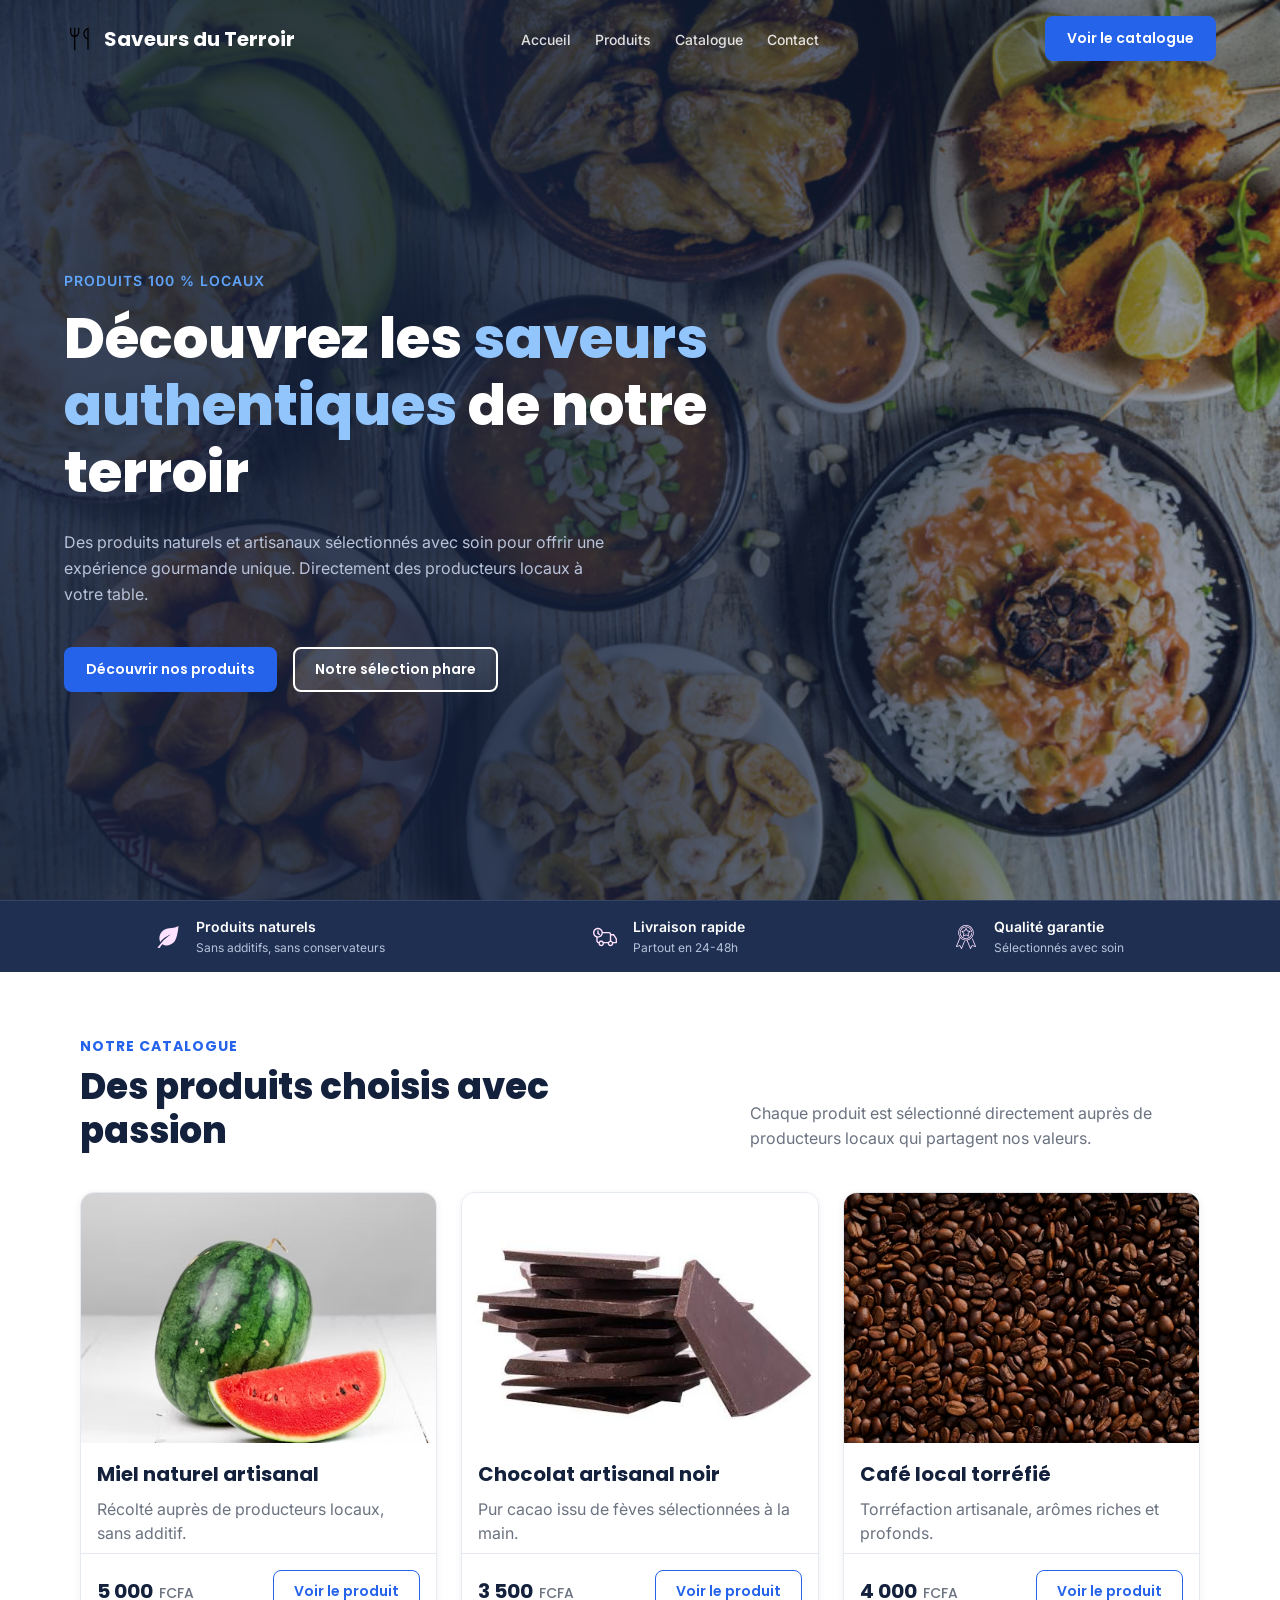
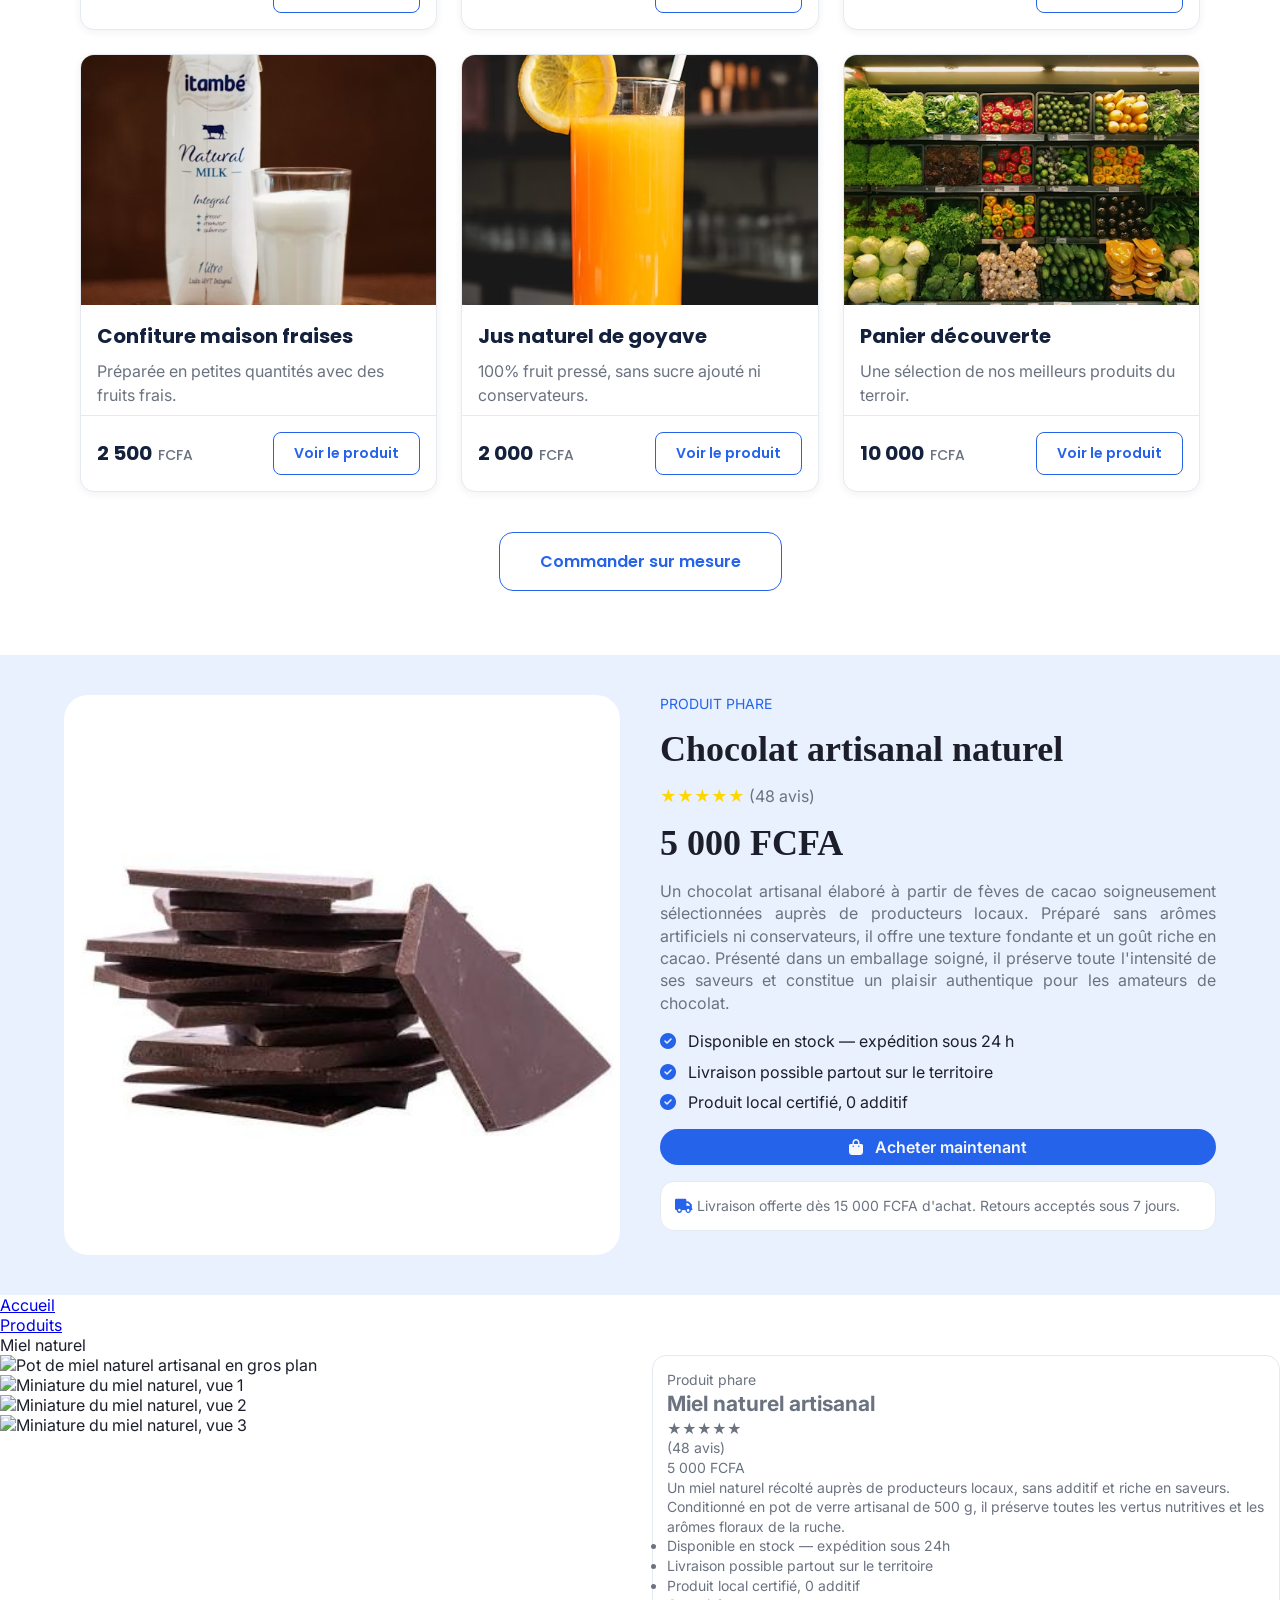
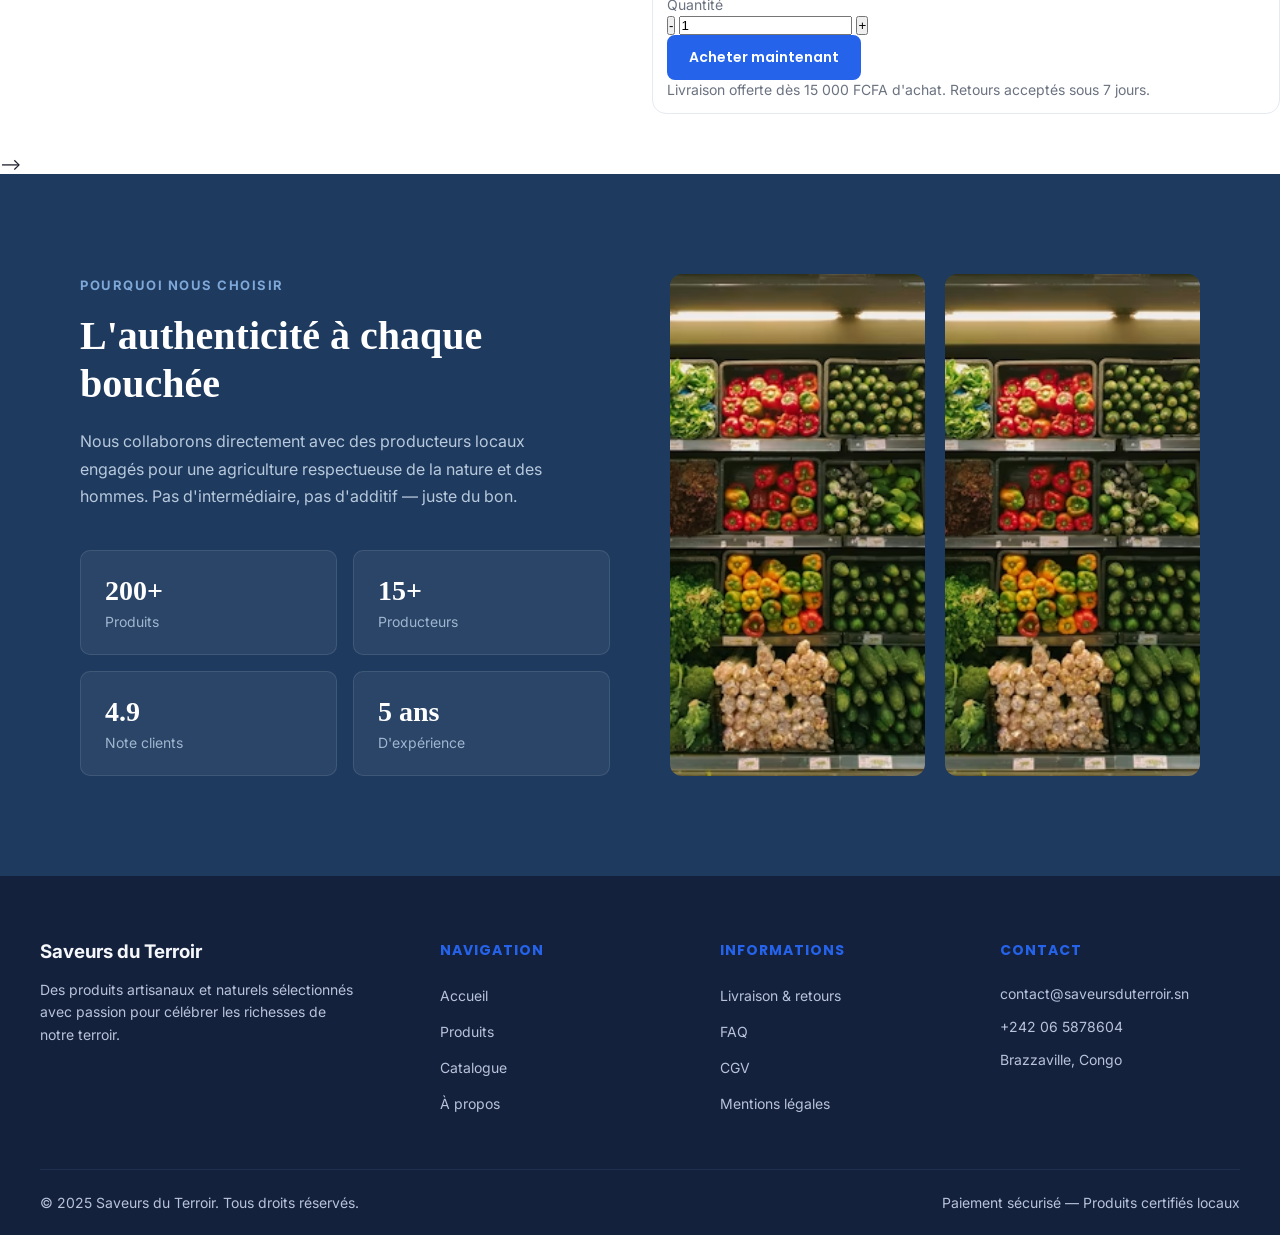
==== commit 39daead6: "feat: suppression de la section detail produit commentée" ====
--- a/index.html
+++ b/index.html
@@ -234,7 +234,6 @@
           </p>
         </section>
       </section>
-      <!-- <section class="product-detail" id="produit-miel">
             <nav class="breadcrumb" aria-label="Fil d'ariane">
                 <ol>
                     <li><a href="#accueil">Accueil</a></li>
